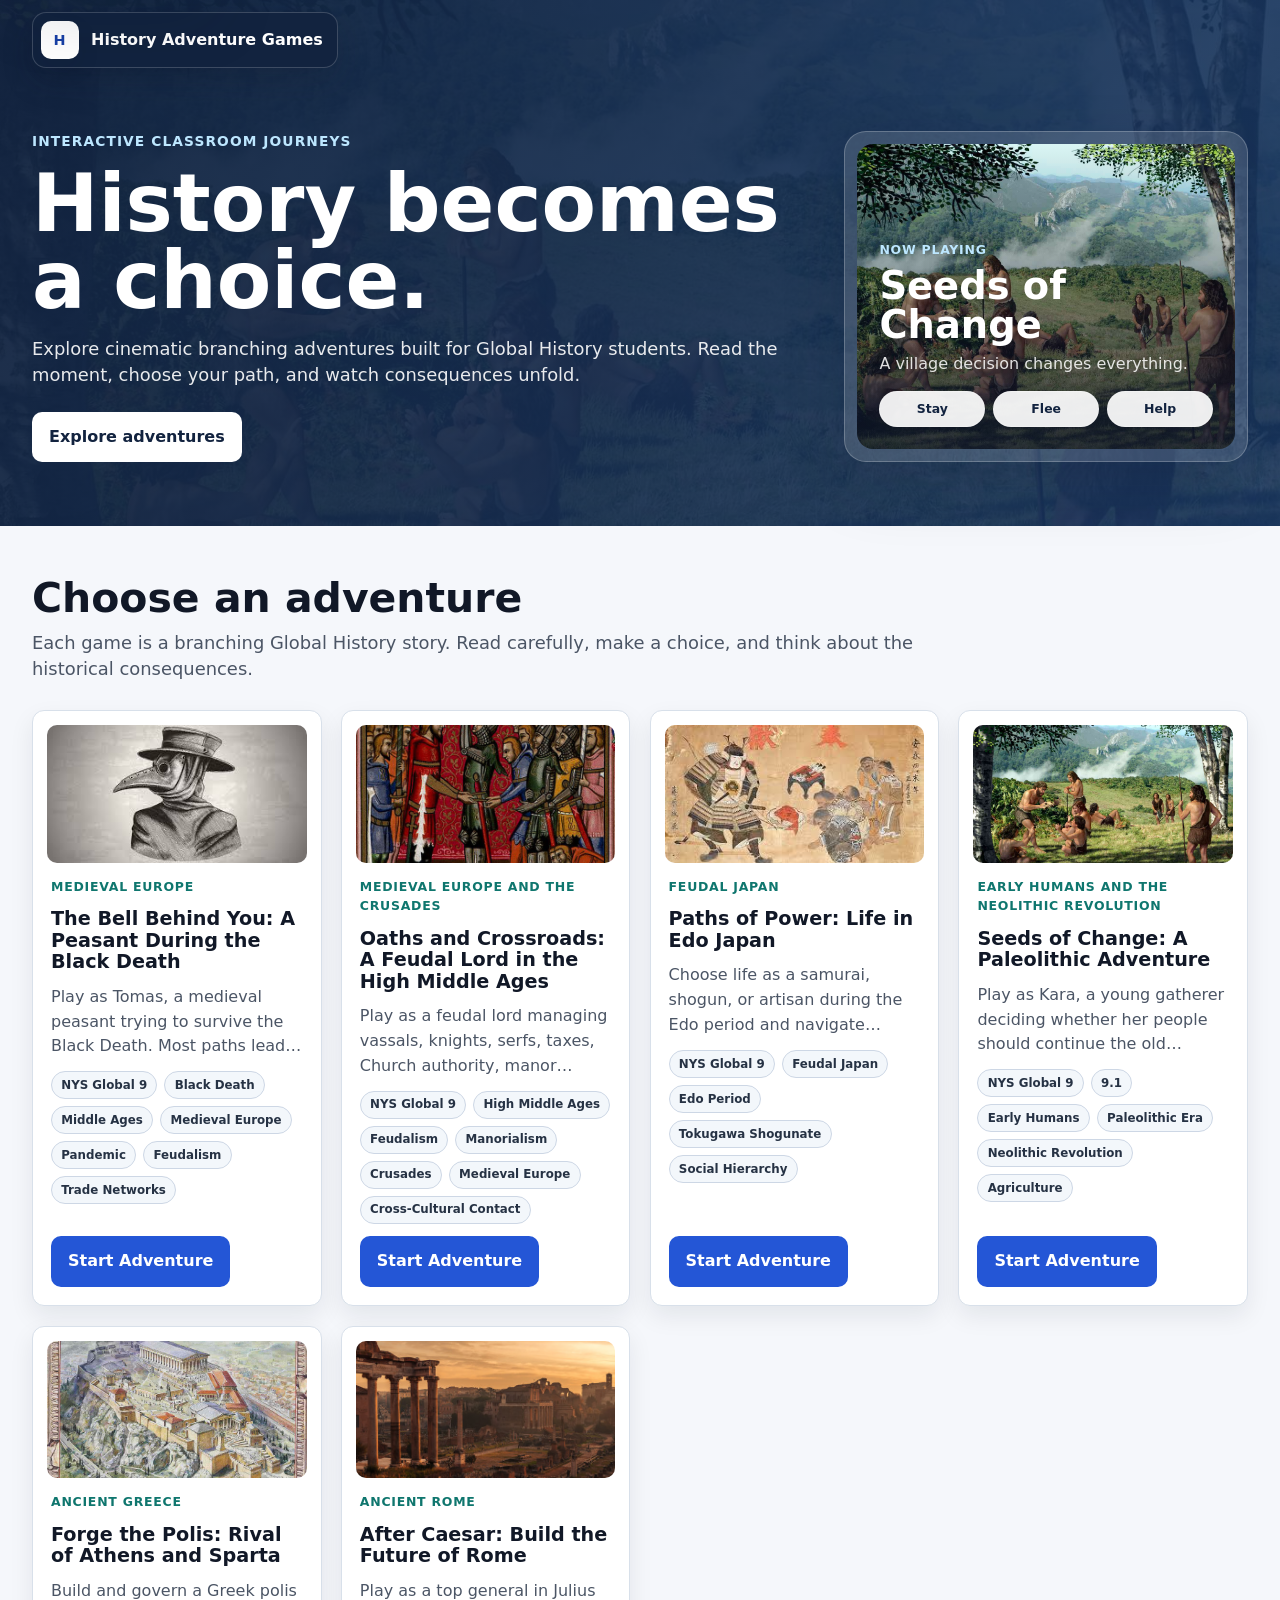
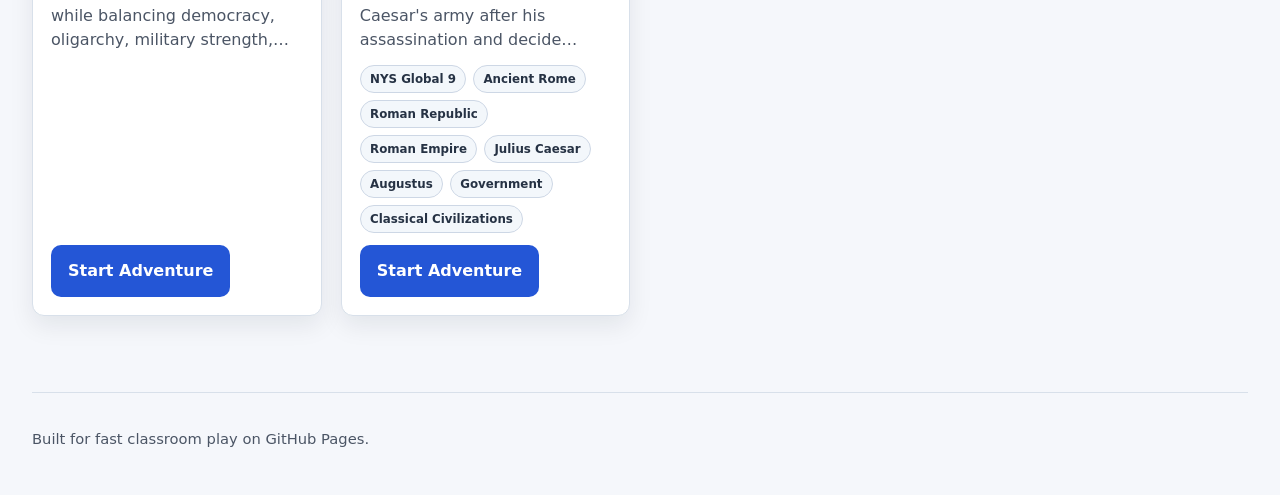
==== index.html @ e6b85b29 "Hide route key terms box" ====
<!doctype html>
<html lang="en">
  <head>
    <meta charset="utf-8">
    <meta name="viewport" content="width=device-width, initial-scale=1">
    <title>History Adventure Games</title>
    <meta
      name="description"
      content="Interactive Global History adventure games for students. Choose a scenario, make decisions, and see history unfold."
    >
    <link rel="preconnect" href="https://fonts.googleapis.com">
    <link rel="preconnect" href="https://fonts.gstatic.com" crossorigin>
    <link href="https://fonts.googleapis.com/css2?family=Atkinson+Hyperlegible:wght@400;700&display=swap" rel="stylesheet">
    <link rel="stylesheet" href="styles.css?v=20260513-no-library-button">
    <style>
      .brand-mark {
        border: 1px solid rgba(255, 255, 255, 0.18);
        border-radius: 14px;
        background: #12233f;
        box-shadow: 0 12px 30px rgba(15, 23, 42, 0.22);
        padding: 8px 14px 8px 8px;
      }

      body.is-playing .nav-bar {
        border-bottom: 0;
        background: transparent;
        backdrop-filter: none;
        pointer-events: none;
      }

      body.is-playing .brand-mark {
        pointer-events: auto;
      }

      .decision-panel {
        border: 1px solid rgba(17, 24, 39, 0.16);
        background: #eef3f8;
      }

      .choice-list {
        gap: 14px;
      }

      .choice-button {
        min-height: 64px;
        border: 1px solid rgba(191, 219, 254, 0.42);
        border-radius: 14px;
        background:
          linear-gradient(180deg, rgba(255, 255, 255, 0.08), rgba(255, 255, 255, 0)),
          #172033;
        box-shadow:
          inset 0 1px 0 rgba(255, 255, 255, 0.12),
          0 12px 24px rgba(15, 23, 42, 0.18);
        color: #f8fbff;
        font-weight: 800;
        letter-spacing: 0;
        padding: 1rem 1.1rem;
      }

      .choice-button:hover,
      .choice-button:focus-visible {
        border-color: #93c5fd;
        background:
          linear-gradient(180deg, rgba(147, 197, 253, 0.18), rgba(255, 255, 255, 0.02)),
          #1e2b45;
        color: #ffffff;
        box-shadow:
          inset 0 1px 0 rgba(255, 255, 255, 0.16),
          0 16px 34px rgba(15, 23, 42, 0.24);
      }

      .choice-button:active {
        transform: translateY(0);
        box-shadow:
          inset 0 2px 8px rgba(0, 0, 0, 0.2),
          0 8px 18px rgba(15, 23, 42, 0.18);
      }

      .game-panel .ending-actions {
        display: grid;
        margin-top: 4px;
      }

      .restart-button {
        min-height: 56px;
        border-color: rgba(36, 86, 214, 0.32);
        border-radius: 14px;
        background: #2456d6;
        color: #ffffff;
        box-shadow: 0 12px 24px rgba(36, 86, 214, 0.22);
        font-weight: 850;
      }

      .restart-button:hover,
      .restart-button:focus-visible {
        background: #1740a6;
        color: #ffffff;
      }

      .vocab-term-plain {
        cursor: default;
      }

      .vocab-term-plain::after {
        content: "";
      }

      .path-focus {
        display: none !important;
      }


      .glossary-float-button {
        position: fixed;
        left: 18px;
        bottom: 18px;
        z-index: 40;
        min-height: 48px;
        border: 1px solid rgba(255, 255, 255, 0.7);
        border-radius: 999px;
        background: #12233f;
        box-shadow: 0 24px 64px rgba(15, 23, 42, 0.16);
        color: #ffffff;
        cursor: pointer;
        font-weight: 900;
        padding: 0.72rem 1rem;
      }

      .glossary-float-button:hover,
      .glossary-float-button:focus-visible {
        background: #1740a6;
        transform: translateY(-1px);
      }

      .glossary-window {
        position: fixed;
        left: 18px;
        bottom: 78px;
        z-index: 45;
        width: min(420px, calc(100vw - 36px));
        height: min(560px, calc(100svh - 112px));
        min-width: 300px;
        min-height: 240px;
        overflow: auto;
        resize: both;
        border: 1px solid #b8c4d6;
        border-radius: 12px;
        background: #ffffff;
        box-shadow: 0 24px 64px rgba(15, 23, 42, 0.16);
      }

      .glossary-window[hidden] {
        display: none;
      }

      .glossary-window-header {
        position: sticky;
        top: 0;
        z-index: 1;
        display: flex;
        align-items: center;
        justify-content: space-between;
        gap: 12px;
        border-bottom: 1px solid #d8e0ea;
        background: #12233f;
        color: #ffffff;
        cursor: move;
        padding: 12px 14px;
        user-select: none;
      }

      .glossary-window-header h3 {
        margin: 0;
        color: #ffffff;
      }

      .glossary-close-button {
        min-height: 34px;
        border: 1px solid rgba(255, 255, 255, 0.45);
        border-radius: 8px;
        background: rgba(255, 255, 255, 0.12);
        color: #ffffff;
        cursor: pointer;
        font-weight: 850;
        padding: 0.34rem 0.62rem;
      }

      .glossary-window-body {
        padding: 14px;
      }

      .glossary-list {
        display: grid;
        gap: 12px;
      }

      .glossary-list h3 {
        margin-bottom: 0;
      }

      .glossary-list dl {
        display: grid;
        gap: 10px;
        margin: 0;
      }

      .glossary-list dl > div {
        border: 1px solid #d8e0ea;
        border-radius: 10px;
        background: #ffffff;
        padding: 10px 12px;
      }

      .glossary-list dt {
        color: #1740a6;
        font-weight: 900;
      }

      .glossary-list dd {
        margin: 3px 0 0;
        color: #263244;
      }

      .glossary-list-completion {
        margin-top: 18px;
      }

      .glossary-list-completion dl {
        grid-template-columns: repeat(auto-fit, minmax(min(100%, 260px), 1fr));
      }

      @media (max-width: 720px) {
        .glossary-window {
          left: 14px;
          bottom: 74px;
          min-width: min(280px, calc(100vw - 28px));
        }
      }
    </style>
  </head>
  <body>
    <a class="skip-link" href="#app">Skip to adventures</a>
    <header class="site-header">
      <nav class="nav-bar" aria-label="Primary">
        <a class="brand-mark" href="/" aria-label="History Adventure Games home">
          <span class="brand-icon" aria-hidden="true">H</span>
          <span>History Adventure Games</span>
        </a>
        <button class="nav-action hidden" id="libraryButton" type="button">
          Library
        </button>
      </nav>

      <section class="hero" aria-labelledby="heroTitle">
        <div class="hero-copy">
          <p class="eyebrow">Interactive classroom journeys</p>
          <h1 id="heroTitle">History becomes a choice.</h1>
          <p class="subtitle">
            Explore cinematic branching adventures built for Global History students. Read the moment, choose your path, and watch consequences unfold.
          </p>
          <a class="hero-link" href="#libraryHeading">Explore adventures</a>
        </div>
        <div class="hero-stage" aria-hidden="true">
          <div class="device-shell">
            <div class="device-screen">
              <span class="screen-kicker">Now playing</span>
              <strong>Seeds of Change</strong>
              <p>A village decision changes everything.</p>
              <div class="screen-options">
                <span>Stay</span>
                <span>Flee</span>
                <span>Help</span>
              </div>
            </div>
          </div>
        </div>
      </section>
    </header>

    <main id="app" class="app-shell" tabindex="-1">
      <section class="status-panel">
        <div class="loader" aria-hidden="true"></div>
        <h2>Loading adventures...</h2>
        <p>Getting the classroom library ready.</p>
      </section>
    </main>

    <footer class="site-footer">
      <p>Built for fast classroom play on GitHub Pages.</p>
    </footer>

    <script src="app.js?v=20260521-hide-route-terms"></script>
    <script>
      (() => {
        const homeScreenBackgroundImages = [
          "images/AncientRome.jpg",
          "images/Feudal-Japan.jpg",
          "images/Feudal-Lord.jpg",
          "images/GreecePolis.jpg",
          "images/Paleolithic.jpg",
          "images/PlagueDoctor.jpg",
        ];

        window.setRandomHomeBackground = function setRandomHomeBackgroundFromExistingImages() {
          const image = homeScreenBackgroundImages[Math.floor(Math.random() * homeScreenBackgroundImages.length)] || "";
          if (!image) return;

          document.body.style.setProperty(
            "--adventure-bg-image",
            `url("${window.normalizeAssetPath ? window.normalizeAssetPath(image) : image}")`,
          );
        };
      })();
    </script>
    <script>
      (() => {
        const baseNormalizeAdventure = window.normalizeAdventure;
        const baseGetDefinitionForTerm = window.getDefinitionForTerm;

        function normalizeTermDefinitions(termDefinitions) {
          if (!termDefinitions || typeof termDefinitions !== "object" || Array.isArray(termDefinitions)) {
            return {};
          }

          return Object.entries(termDefinitions).reduce((definitions, [term, definition]) => {
            const normalizedTerm = String(term).trim();
            if (!normalizedTerm) return definitions;

            definitions[normalizedTerm] = typeof definition === "string" ? definition.trim() : "";
            return definitions;
          }, {});
        }

        function getTermDefinitions(adventure) {
          return adventure && typeof adventure.termDefinitions === "object" && !Array.isArray(adventure.termDefinitions)
            ? adventure.termDefinitions
            : {};
        }

        window.normalizeAdventure = function normalizeAdventureWithTermDefinitions(adventure) {
          const normalizedAdventure = baseNormalizeAdventure(adventure);
          return {
            ...normalizedAdventure,
            termDefinitions: normalizeTermDefinitions(adventure && adventure.termDefinitions),
          };
        };

        window.getVocabularyTerms = function getVocabularyTerms(adventure) {
          const keyTerms = Array.isArray(adventure && adventure.keyTerms) ? adventure.keyTerms : [];
          const definitionTerms = Object.keys(getTermDefinitions(adventure));
          const termsByName = new Map();

          [...keyTerms, ...definitionTerms]
            .filter((term) => typeof term === "string" && term.trim().length > 0)
            .forEach((term) => {
              const trimmed = term.trim();
              const normalized = trimmed.toLowerCase();
              if (!termsByName.has(normalized)) {
                termsByName.set(normalized, trimmed);
              }
            });

          return Array.from(termsByName.values()).sort((a, b) => b.length - a.length);
        };

        window.getDefinitionForTerm = function getDefinitionForTerm(term, adventure) {
          const normalized = String(term).toLowerCase();
          const authoredDefinition = Object.entries(getTermDefinitions(adventure))
            .find(([key]) => key.toLowerCase() === normalized);

          if (authoredDefinition && authoredDefinition[1]) {
            return authoredDefinition[1];
          }

          return baseGetDefinitionForTerm(term);
        };

        window.renderVocabularyText = function renderVocabularyText(value, adventure) {
          const text = String(value || "");
          const terms = window.getVocabularyTerms(adventure);

          if (terms.length === 0) return escapeHtml(text);

          const pattern = new RegExp(`\\b(${terms.map(escapeRegExp).join("|")})\\b`, "gi");

          return escapeHtml(text).replace(pattern, (match) => {
            const definition = window.getDefinitionForTerm(match, adventure);
            if (!definition) {
              return `<span class="vocab-term vocab-term-plain">${match}</span>`;
            }

            return `<span class="vocab-term" tabindex="0" role="button" aria-label="${escapeAttribute(`${match}: ${definition}`)}">${match}<span class="vocab-popover" role="tooltip">${escapeHtml(definition)}</span></span>`;
          });
        };
      })();
    </script>

    <script>
      (() => {
        let activeGlossaryDrag = null;

        const baseRenderGame = window.renderGame;
        const baseRenderLibrary = window.renderLibrary;
        const baseShowLibrary = window.showLibrary;

        window.renderGame = function renderGameWithFloatingGlossary(adventure, sceneId) {
          removeGlossaryUi();
          baseRenderGame(adventure, sceneId);
          installGlossaryUi(adventure, sceneId);
        };

        window.renderLibrary = function renderLibraryWithoutGlossary() {
          removeGlossaryUi();
          baseRenderLibrary();
        };

        window.showLibrary = function showLibraryWithoutGlossary() {
          removeGlossaryUi();
          baseShowLibrary();
        };

        document.addEventListener("click", (event) => {
          if (event.target.closest("[data-glossary-open]")) {
            openGlossaryWindow();
            return;
          }

          if (event.target.closest("[data-glossary-close]")) {
            hideGlossaryWindow();
          }
        });

        document.addEventListener("keydown", (event) => {
          if (event.key === "Escape") hideGlossaryWindow();
        });

        document.addEventListener("pointerdown", (event) => {
          const handle = event.target.closest("[data-glossary-drag-handle]");
          if (!handle) return;

          const glossaryWindow = handle.closest(".glossary-window");
          if (!glossaryWindow) return;

          const rect = glossaryWindow.getBoundingClientRect();
          activeGlossaryDrag = {
            window: glossaryWindow,
            offsetX: event.clientX - rect.left,
            offsetY: event.clientY - rect.top,
          };

          glossaryWindow.style.right = "auto";
          glossaryWindow.style.bottom = "auto";
          glossaryWindow.style.left = `${rect.left}px`;
          glossaryWindow.style.top = `${rect.top}px`;
          event.preventDefault();
        });

        document.addEventListener("pointermove", (event) => {
          if (!activeGlossaryDrag) return;

          const glossaryWindow = activeGlossaryDrag.window;
          const nextLeft = Math.max(8, Math.min(window.innerWidth - glossaryWindow.offsetWidth - 8, event.clientX - activeGlossaryDrag.offsetX));
          const nextTop = Math.max(8, Math.min(window.innerHeight - glossaryWindow.offsetHeight - 8, event.clientY - activeGlossaryDrag.offsetY));
          glossaryWindow.style.left = `${nextLeft}px`;
          glossaryWindow.style.top = `${nextTop}px`;
        });

        document.addEventListener("pointerup", () => {
          activeGlossaryDrag = null;
        });

        document.addEventListener("pointercancel", () => {
          activeGlossaryDrag = null;
        });

        function installGlossaryUi(adventure, sceneId) {
          removeExistingKeyTermSections();

          const entries = getGlossaryEntries(adventure);
          if (!entries.length) return;

          document.body.insertAdjacentHTML("beforeend", renderGlossaryButton());
          document.body.insertAdjacentHTML("beforeend", renderGlossaryWindow(entries));
        }

        function removeExistingKeyTermSections() {
          document.querySelectorAll("#app h2, #app h3, #app h4").forEach((heading) => {
            if (heading.textContent.trim().toLowerCase() !== "key terms") return;

            let detail = heading.nextElementSibling;
            heading.remove();

            while (detail && !/^H[2-4]$/.test(detail.tagName)) {
              const nextDetail = detail.nextElementSibling;
              detail.remove();
              detail = nextDetail;
            }
          });
        }

        function renderGlossaryButton() {
          return `
            <button class="glossary-float-button" type="button" data-glossary-open aria-controls="gameGlossaryWindow" aria-expanded="false">
              Glossary
            </button>
          `;
        }

        function renderGlossaryWindow(entries) {
          return `
            <aside class="glossary-window" id="gameGlossaryWindow" aria-labelledby="gameGlossaryTitle" hidden>
              <div class="glossary-window-header" data-glossary-drag-handle>
                <h3 id="gameGlossaryTitle">Glossary</h3>
                <button class="glossary-close-button" type="button" data-glossary-close aria-label="Close glossary">Close</button>
              </div>
              <div class="glossary-window-body">
                ${renderGlossaryList(entries, "popup")}
              </div>
            </aside>
          `;
        }

        function renderGlossaryList(entries, context) {
          return `
            <section class="glossary-list glossary-list-${escapeAttribute(context)}" aria-labelledby="${context === "completion" ? "completionGlossaryTitle" : "popupGlossaryListTitle"}">
              <h3 id="${context === "completion" ? "completionGlossaryTitle" : "popupGlossaryListTitle"}">Vocabulary Glossary</h3>
              <dl>
                ${entries.map(({ term, definition }) => `
                  <div>
                    <dt>${escapeHtml(term)}</dt>
                    <dd>${escapeHtml(definition || "Definition not available yet.")}</dd>
                  </div>
                `).join("")}
              </dl>
            </section>
          `;
        }

        function openGlossaryWindow() {
          const glossaryWindow = document.querySelector(".glossary-window");
          const button = document.querySelector("[data-glossary-open]");
          if (!glossaryWindow) return;

          glossaryWindow.hidden = false;
          button?.setAttribute("aria-expanded", "true");
        }

        function hideGlossaryWindow() {
          const glossaryWindow = document.querySelector(".glossary-window");
          const button = document.querySelector("[data-glossary-open]");
          if (!glossaryWindow) return;

          glossaryWindow.hidden = true;
          button?.setAttribute("aria-expanded", "false");
        }

        function removeGlossaryUi() {
          activeGlossaryDrag = null;
          document.querySelectorAll(".glossary-window, .glossary-float-button").forEach((element) => element.remove());
        }

        function getGlossaryEntries(adventure) {
          return window.getVocabularyTerms(adventure)
            .map((term) => ({ term, definition: window.getDefinitionForTerm(term, adventure) }))
            .filter(({ term }) => typeof term === "string" && term.trim().length > 0);
        }

        function escapeHtml(value) {
          return String(value)
            .replaceAll("&", "&amp;")
            .replaceAll("<", "&lt;")
            .replaceAll(">", "&gt;")
            .replaceAll('"', "&quot;")
            .replaceAll("'", "&#039;");
        }

        function escapeAttribute(value) {
          return escapeHtml(value);
        }
      })();
    </script>
  </body>
</html>
---- styles.css ----
:root {
  color-scheme: light;
  --page: #f5f7fb;
  --surface: #ffffff;
  --surface-muted: #eef2f7;
  --ink: #111827;
  --ink-soft: #263244;
  --muted: #4b5565;
  --line: #d8e0ea;
  --line-strong: #b8c4d6;
  --hero: #12233f;
  --hero-2: #193762;
  --primary: #2456d6;
  --primary-dark: #1740a6;
  --teal: #0f766e;
  --gold: #b45309;
  --red: #b42318;
  --green: #137a4b;
  --focus: #ffbf47;
  --shadow-sm: 0 10px 24px rgba(15, 23, 42, 0.08);
  --shadow-md: 0 24px 64px rgba(15, 23, 42, 0.16);
  --radius: 12px;
  --content: min(1760px, calc(100% - clamp(32px, 5vw, 72px)));
}

* {
  box-sizing: border-box;
}

html {
  scroll-behavior: smooth;
}

body {
  margin: 0;
  min-height: 100svh;
  background: var(--page);
  color: var(--ink);
  font-family: Inter, ui-sans-serif, system-ui, -apple-system, BlinkMacSystemFont, "Segoe UI", Arial, sans-serif;
  font-size: 16px;
  line-height: 1.55;
  text-rendering: optimizeLegibility;
}

body::selection {
  background: rgba(36, 86, 214, 0.22);
}

button,
a {
  -webkit-tap-highlight-color: transparent;
}

button {
  font: inherit;
}

button:focus-visible,
a:focus-visible,
.app-shell:focus-visible {
  outline: 4px solid var(--focus);
  outline-offset: 3px;
}

.skip-link {
  position: fixed;
  left: 16px;
  top: 16px;
  z-index: 100;
  transform: translateY(-150%);
  border-radius: 8px;
  background: #ffffff;
  color: var(--ink);
  font-weight: 800;
  padding: 0.7rem 1rem;
  box-shadow: var(--shadow-md);
}

.skip-link:focus {
  transform: translateY(0);
}

code {
  border-radius: 6px;
  background: #e8eef8;
  color: #0f2f70;
  padding: 0.1rem 0.3rem;
}

.site-header {
  color: #ffffff;
  background:
    linear-gradient(115deg, rgba(18, 35, 63, 0.96), rgba(25, 55, 98, 0.9)),
    var(--adventure-bg-image) center / cover no-repeat,
    var(--hero);
}

body.is-playing .site-header {
  background: transparent;
}

.nav-bar,
.hero,
.app-shell,
.site-footer {
  width: var(--content);
  margin: 0 auto;
}

.nav-bar {
  position: sticky;
  top: 0;
  z-index: 10;
  display: flex;
  align-items: center;
  justify-content: space-between;
  gap: 16px;
  min-height: 72px;
  padding: 12px 0;
}

body.is-playing .nav-bar {
  position: fixed;
  left: 0;
  right: 0;
  width: 100%;
  padding: 12px max(16px, calc((100vw - 1760px) / 2));
  border-bottom: 1px solid rgba(255, 255, 255, 0.14);
  background: rgba(18, 35, 63, 0.94);
  backdrop-filter: blur(18px);
}

body.is-playing #libraryButton {
  display: none;
}

.brand-mark {
  display: inline-flex;
  align-items: center;
  gap: 12px;
  color: #ffffff;
  font-weight: 850;
  text-decoration: none;
}

.brand-icon {
  display: inline-grid;
  width: 38px;
  height: 38px;
  place-items: center;
  border-radius: 10px;
  background: #ffffff;
  color: var(--primary-dark);
  box-shadow: var(--shadow-sm);
  font-size: 0.9rem;
  font-weight: 900;
}

.nav-action,
.hero-link,
.primary-button,
.secondary-button,
.choice-button,
.text-button {
  border-radius: 10px;
  cursor: pointer;
  min-height: 44px;
  text-align: center;
  transition: background 160ms ease, border-color 160ms ease, box-shadow 160ms ease, color 160ms ease, transform 160ms ease;
}

.nav-action,
.hero-link {
  display: inline-flex;
  align-items: center;
  justify-content: center;
  border: 1px solid rgba(255, 255, 255, 0.72);
  background: #ffffff;
  color: var(--hero);
  font-weight: 850;
  padding: 0.72rem 1rem;
  text-decoration: none;
}

.nav-action:hover,
.hero-link:hover {
  background: #eef4ff;
  box-shadow: var(--shadow-sm);
  transform: translateY(-1px);
}

.hero {
  display: grid;
  grid-template-columns: minmax(0, 1.02fr) minmax(300px, 0.55fr);
  align-items: center;
  gap: clamp(24px, 5vw, 72px);
  min-height: clamp(300px, 44svh, 520px);
  padding: clamp(22px, 4vw, 56px) 0 clamp(34px, 5vw, 72px);
}

body.is-playing .hero {
  display: none;
}

.hero-copy {
  max-width: 920px;
}

.eyebrow {
  margin: 0 0 12px;
  color: #bde7ff;
  font-size: 0.86rem;
  font-weight: 850;
  letter-spacing: 0.08em;
  text-transform: uppercase;
}

h1,
h2,
h3 {
  margin-top: 0;
  letter-spacing: 0;
}

h1 {
  max-width: 940px;
  margin-bottom: 16px;
  color: #ffffff;
  font-size: clamp(2.75rem, 6.2vw, 6.3rem);
  font-weight: 900;
  line-height: 0.98;
}

h2 {
  margin-bottom: 10px;
  color: var(--ink);
  font-size: clamp(1.75rem, 3.2vw, 3.35rem);
  font-weight: 850;
  line-height: 1.05;
}

h3 {
  margin-bottom: 8px;
  color: var(--ink);
  font-size: clamp(1.1rem, 1.5vw, 1.35rem);
  font-weight: 800;
  line-height: 1.12;
}

.subtitle {
  max-width: 850px;
  margin: 0;
  color: rgba(255, 255, 255, 0.9);
  font-size: clamp(1.02rem, 1.4vw, 1.24rem);
  line-height: 1.45;
}

.hero-link {
  margin-top: 24px;
}

.hero-stage {
  display: grid;
  min-height: clamp(220px, 30svh, 360px);
  place-items: center;
}

.device-shell {
  width: min(100%, 420px);
  aspect-ratio: 1.22;
  border: 1px solid rgba(255, 255, 255, 0.22);
  border-radius: 22px;
  background: rgba(255, 255, 255, 0.14);
  box-shadow: var(--shadow-md);
  padding: 12px;
}

.device-screen {
  height: 100%;
  display: flex;
  flex-direction: column;
  justify-content: flex-end;
  overflow: hidden;
  border-radius: 16px;
  background:
    linear-gradient(180deg, rgba(15, 23, 42, 0.04), rgba(15, 23, 42, 0.86)),
    url("images/Paleolithic.jpg") center / cover no-repeat,
    #24364f;
  color: #ffffff;
  padding: 22px;
}

.screen-kicker {
  color: #bde7ff;
  font-size: 0.78rem;
  font-weight: 850;
  letter-spacing: 0.06em;
  text-transform: uppercase;
}

.device-screen strong {
  display: block;
  margin-top: 8px;
  font-size: clamp(1.65rem, 3vw, 2.55rem);
  line-height: 1;
}

.device-screen p {
  max-width: 21rem;
  margin: 8px 0 0;
  color: rgba(255, 255, 255, 0.86);
}

.screen-options {
  display: grid;
  grid-template-columns: repeat(3, minmax(0, 1fr));
  gap: 8px;
  margin-top: 14px;
}

.screen-options span {
  min-width: 0;
  border: 1px solid rgba(255, 255, 255, 0.26);
  border-radius: 999px;
  background: rgba(255, 255, 255, 0.92);
  color: var(--hero);
  padding: 0.46rem 0.55rem;
  text-align: center;
  font-size: 0.78rem;
  font-weight: 850;
}

.app-shell {
  padding: clamp(30px, 4vw, 58px) 0 clamp(42px, 6vw, 76px);
  outline: 0;
  scroll-margin-top: 88px;
}

body.is-playing .app-shell {
  padding-top: 96px;
}

.app-shell > section[aria-labelledby="libraryHeading"] > .subtitle {
  max-width: 960px;
  color: var(--muted);
}

.site-footer {
  border-top: 1px solid var(--line);
  color: var(--muted);
  font-size: 0.92rem;
  padding: 20px 0 30px;
}

.library-grid {
  display: grid;
  grid-template-columns: repeat(auto-fit, minmax(min(100%, 280px), 1fr));
  gap: clamp(16px, 1.5vw, 26px);
  margin-top: 28px;
}

.adventure-card,
.status-panel,
.game-panel,
.error-panel,
.warning-panel,
.classroom-box,
.ending-details,
.path-focus {
  border: 1px solid var(--line);
  background: var(--surface);
  box-shadow: var(--shadow-sm);
}

.adventure-card {
  display: flex;
  flex-direction: column;
  gap: 14px;
  min-height: 410px;
  overflow: hidden;
  border-radius: var(--radius);
  padding: 14px;
  transition: border-color 160ms ease, box-shadow 160ms ease, transform 160ms ease;
}

.adventure-card:hover {
  border-color: var(--line-strong);
  box-shadow: var(--shadow-md);
  transform: translateY(-2px);
}

.adventure-card.failed {
  border-color: #f0b8b2;
  background: #fff1f0;
}

.card-image,
.scene-image,
.scene-side-image {
  display: block;
  width: 100%;
  object-fit: cover;
  background: var(--surface-muted);
}

.card-image {
  aspect-ratio: 16 / 8.5;
  border-radius: 10px;
}

.adventure-card-body {
  display: flex;
  flex: 1;
  flex-direction: column;
  gap: 12px;
  padding: 0 4px 4px;
}

.adventure-card h3 {
  margin-bottom: 0;
}

.scene-image {
  aspect-ratio: 21 / 8;
  max-height: 360px;
  border-radius: var(--radius);
}

.scene-side-image {
  width: 100%;
  max-height: 420px;
  aspect-ratio: 4 / 3;
  border: 1px solid var(--line);
  border-radius: var(--radius);
  box-shadow: var(--shadow-sm);
}

body.is-playing .scene-image {
  display: block;
}

.card-meta,
.scene-meta {
  color: var(--teal);
  font-size: 0.78rem;
  font-weight: 850;
  letter-spacing: 0.06em;
  text-transform: uppercase;
}

.game-panel .scene-meta {
  display: none;
}

.card-description {
  display: -webkit-box;
  margin: 0;
  overflow: hidden;
  color: var(--muted);
  -webkit-box-orient: vertical;
  -webkit-line-clamp: 3;
}

.topic-question {
  display: none;
}

.tag-list {
  display: flex;
  flex-wrap: wrap;
  gap: 7px;
}

.tag-list span {
  border: 1px solid #cdd7e5;
  border-radius: 999px;
  background: #f3f7fb;
  color: var(--ink-soft);
  font-size: 0.74rem;
  font-weight: 800;
  padding: 0.24rem 0.58rem;
}

.card-actions {
  display: flex;
  align-items: stretch;
  gap: 10px;
  margin-top: auto;
}

.primary-button,
.secondary-button,
.text-button,
.choice-button {
  border: 1px solid transparent;
  font-weight: 800;
  padding: 0.78rem 1rem;
}

.primary-button {
  background: var(--primary);
  color: #ffffff;
}

.primary-button:hover {
  background: var(--primary-dark);
  box-shadow: var(--shadow-sm);
  transform: translateY(-1px);
}

.secondary-button,
.text-button {
  border-color: var(--line);
  background: #ffffff;
  color: var(--ink);
}

.secondary-button:hover,
.text-button:hover {
  border-color: var(--line-strong);
  background: #f7faff;
  box-shadow: var(--shadow-sm);
}

.choice-button {
  width: 100%;
  min-height: 58px;
  border-color: var(--line);
  background: #ffffff;
  color: var(--ink);
  font-family: "Atkinson Hyperlegible", ui-sans-serif, system-ui, -apple-system, BlinkMacSystemFont, "Segoe UI", Arial, sans-serif;
  font-size: clamp(1rem, 1.1vw, 1.12rem);
  line-height: 1.45;
  text-align: left;
}

.choice-button:hover,
.choice-button:focus-visible {
  border-color: var(--primary);
  background: #eef4ff;
  color: var(--primary-dark);
  transform: translateY(-1px);
}

.primary-button:disabled,
.secondary-button:disabled,
.choice-button:disabled {
  cursor: not-allowed;
  opacity: 0.58;
  transform: none;
}

.hidden {
  display: none;
}

.status-panel,
.error-panel,
.game-panel,
.warning-panel {
  border-radius: var(--radius);
  padding: clamp(22px, 4vw, 42px);
}

.status-panel {
  min-height: 260px;
  display: grid;
  place-items: center;
  text-align: center;
}

.loader {
  width: 42px;
  height: 42px;
  margin-bottom: 16px;
  border: 4px solid rgba(36, 86, 214, 0.18);
  border-top-color: var(--primary);
  border-radius: 50%;
  animation: spin 900ms linear infinite;
}

.error-panel {
  border-color: #f0b8b2;
  background: #fff1f0;
}

.warning-panel {
  border-color: #f2cf91;
  background: #fff8e8;
  margin-top: 18px;
}

.error-list {
  margin: 14px 0 0;
  padding-left: 1.2rem;
}

body.is-playing {
  background:
    linear-gradient(180deg, rgba(245, 247, 251, 0.86), var(--page) 34rem),
    var(--adventure-bg-image) center top / cover fixed no-repeat,
    var(--page);
}

.game-panel {
  display: grid;
  grid-template-columns: minmax(0, 1fr) minmax(260px, 0.34fr);
  gap: 28px;
  background: rgba(255, 255, 255, 0.94);
  backdrop-filter: blur(12px);
}

.game-layout,
.scene-main,
.scene-content {
  display: grid;
  min-width: 0;
}

.game-layout {
  display: contents;
}

.scene-main {
  grid-template-columns: minmax(0, 1fr) minmax(260px, 0.36fr);
  gap: clamp(22px, 3vw, 42px);
  align-items: start;
}

.scene-content {
  grid-column: 1;
  grid-row: 1;
  gap: 22px;
}

.game-panel > .scene-image {
  grid-column: 2;
  grid-row: 1;
  align-self: start;
  aspect-ratio: 4 / 3;
  max-height: 420px;
}

.decision-panel {
  grid-column: 1 / -1;
  grid-row: 2;
  display: grid;
  gap: 16px;
  min-width: 0;
  border-radius: var(--radius);
  background: #f8fafc;
  padding: clamp(18px, 2vw, 26px);
}

.scene-title-row {
  display: flex;
  align-items: flex-start;
  justify-content: space-between;
  gap: 18px;
}

.scene-text {
  max-width: 96ch;
  margin: 0;
  color: var(--ink-soft);
  font-size: clamp(1.02rem, 1.18vw, 1.16rem);
  line-height: 1.75;
  white-space: pre-line;
}

.path-focus,
.classroom-box,
.ending-details {
  border-radius: var(--radius);
  padding: 16px 18px;
}

.path-focus {
  border-color: #b8d8d3;
  background: #e9f8f6;
  color: #0d514c;
  font-weight: 760;
}

.choice-list {
  display: grid;
  gap: 12px;
  margin-top: 12px;
}

.classroom-box,
.ending-details {
  border-color: #f2cf91;
  background: #fff8e8;
}

.ending-badge {
  display: inline-flex;
  align-items: center;
  border-radius: 999px;
  color: #ffffff;
  font-size: 0.78rem;
  font-weight: 900;
  min-height: 30px;
  padding: 0.24rem 0.68rem;
  white-space: nowrap;
}

.ending-good {
  background: var(--green);
}

.ending-bad {
  background: var(--red);
}

.ending-neutral {
  background: var(--gold);
}

.game-actions {
  display: flex;
  flex-direction: column;
  gap: 10px;
}

.game-panel .game-actions {
  display: none;
}

.vocab-term {
  position: relative;
  display: inline;
  border-bottom: 2px solid rgba(36, 86, 214, 0.42);
  color: var(--primary-dark);
  cursor: help;
  font-weight: 820;
  text-decoration: none;
}

.vocab-popover {
  position: absolute;
  left: 50%;
  bottom: calc(100% + 10px);
  z-index: 20;
  width: min(320px, 82vw);
  padding: 12px 14px;
  border: 1px solid #1f2937;
  border-radius: 10px;
  background: #111827;
  box-shadow: var(--shadow-md);
  color: #ffffff;
  font-size: 0.9rem;
  font-weight: 560;
  line-height: 1.35;
  opacity: 0;
  pointer-events: none;
  transform: translate(-50%, 8px);
  transition: opacity 140ms ease, transform 140ms ease;
}

.vocab-term:hover .vocab-popover,
.vocab-term:focus .vocab-popover,
.vocab-term:focus-within .vocab-popover {
  opacity: 1;
  transform: translate(-50%, 0);
}

@keyframes spin {
  to {
    transform: rotate(360deg);
  }
}

@media (prefers-reduced-motion: reduce) {
  *,
  *::before,
  *::after {
    animation-duration: 1ms !important;
    scroll-behavior: auto !important;
    transition-duration: 1ms !important;
  }
}

@media (min-width: 1280px) {
  .library-grid {
    grid-template-columns: repeat(4, minmax(0, 1fr));
  }
}

@media (max-width: 980px) {
  .hero {
    grid-template-columns: 1fr;
    min-height: auto;
  }

  .hero-stage {
    display: none;
  }

  .game-panel {
    grid-template-columns: 1fr;
  }

  .game-layout {
    display: contents;
  }

  .scene-content {
    grid-column: 1;
    grid-row: 1;
  }

  .game-panel > .scene-image {
    grid-column: 1;
    grid-row: 2;
    max-height: 320px;
    aspect-ratio: 16 / 9;
  }

  .decision-panel {
    grid-column: 1;
    grid-row: 3;
  }

  .scene-main {
    grid-template-columns: 1fr;
  }

  .scene-side-image {
    max-height: 320px;
    aspect-ratio: 16 / 9;
  }
}

@media (max-width: 720px) {
  :root {
    --content: min(100% - 28px, 1760px);
  }

  body {
    font-size: 16px;
  }

  .brand-mark span:last-child {
    display: none;
  }

  .nav-bar {
    min-height: 62px;
  }

  .hero {
    padding: 24px 0 34px;
  }

  h1 {
    font-size: clamp(2.45rem, 14vw, 4.2rem);
  }

  .subtitle {
    font-size: 1rem;
  }

  .card-actions,
  .scene-title-row {
    flex-direction: column;
  }

  .primary-button,
  .secondary-button,
  .text-button,
  .nav-action,
  .hero-link {
    width: 100%;
  }

  .card-image {
    aspect-ratio: 16 / 9;
  }

  .adventure-card {
    min-height: auto;
  }
}
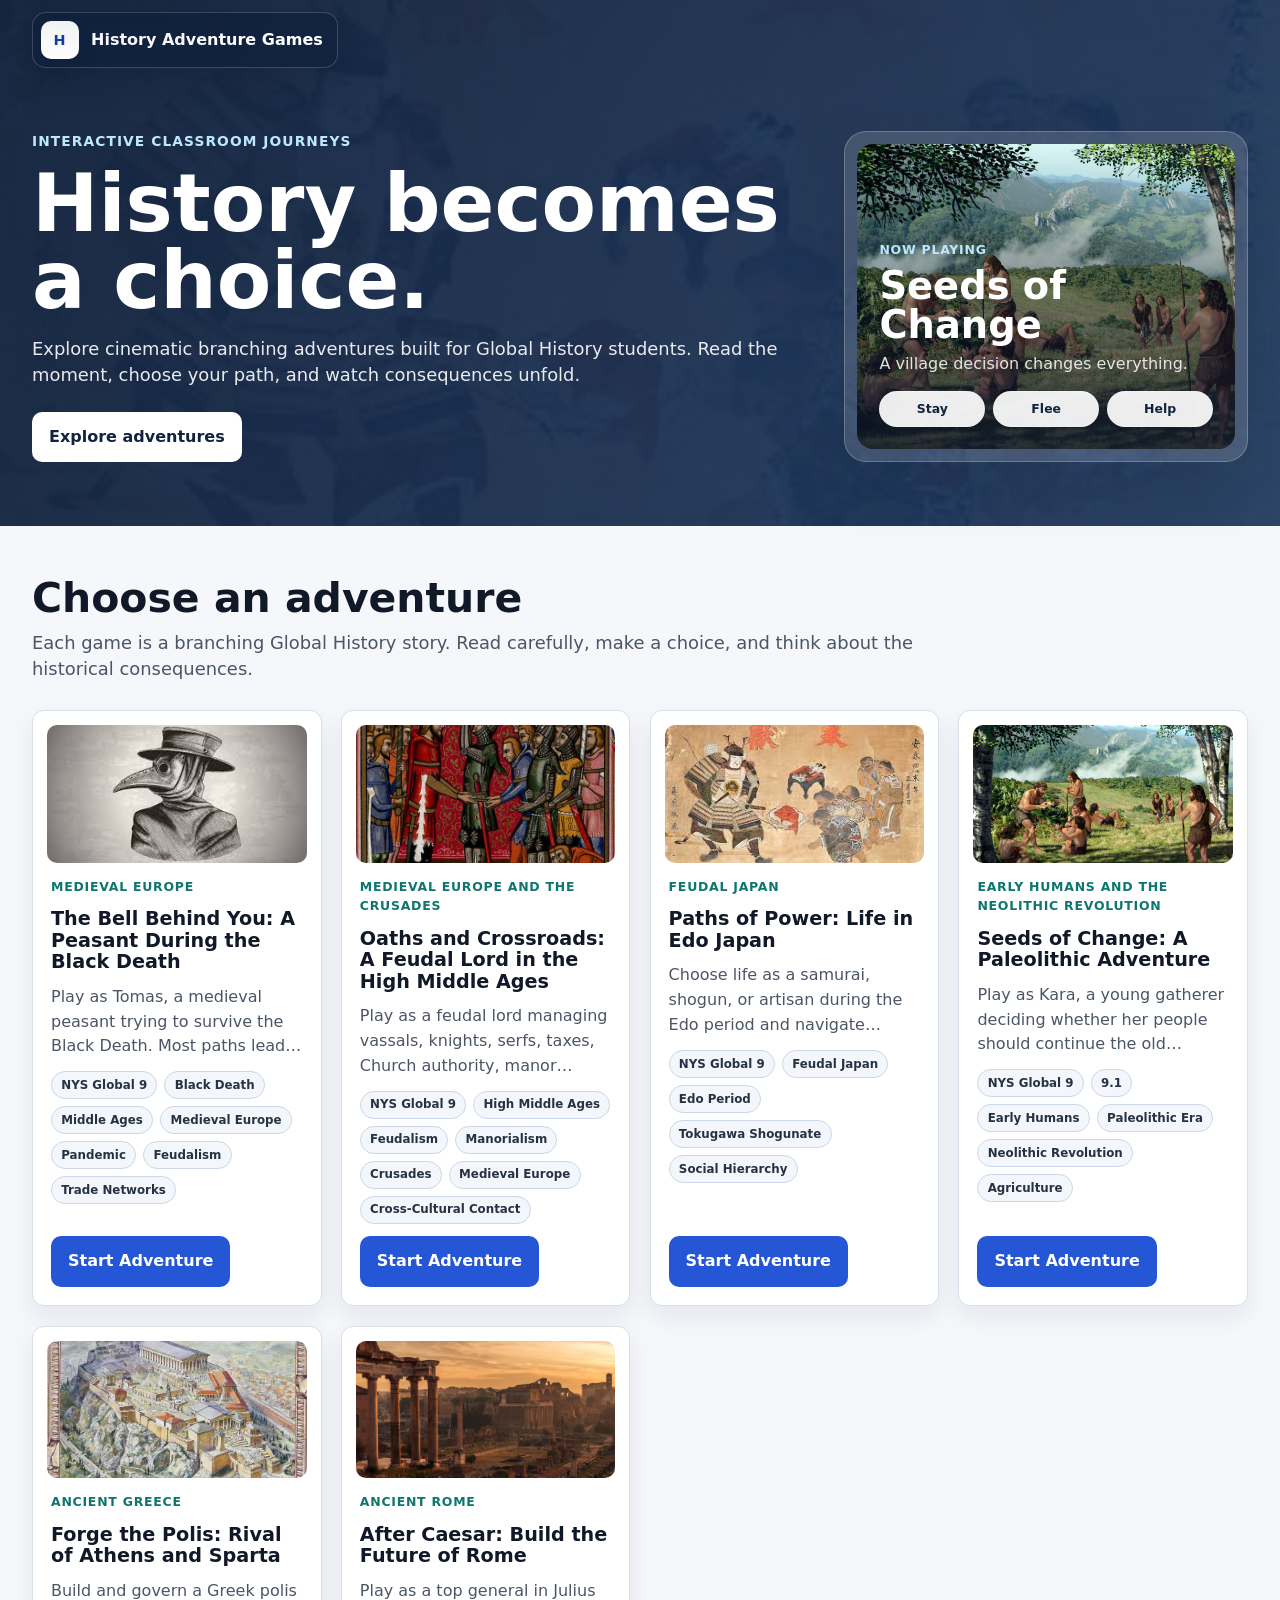
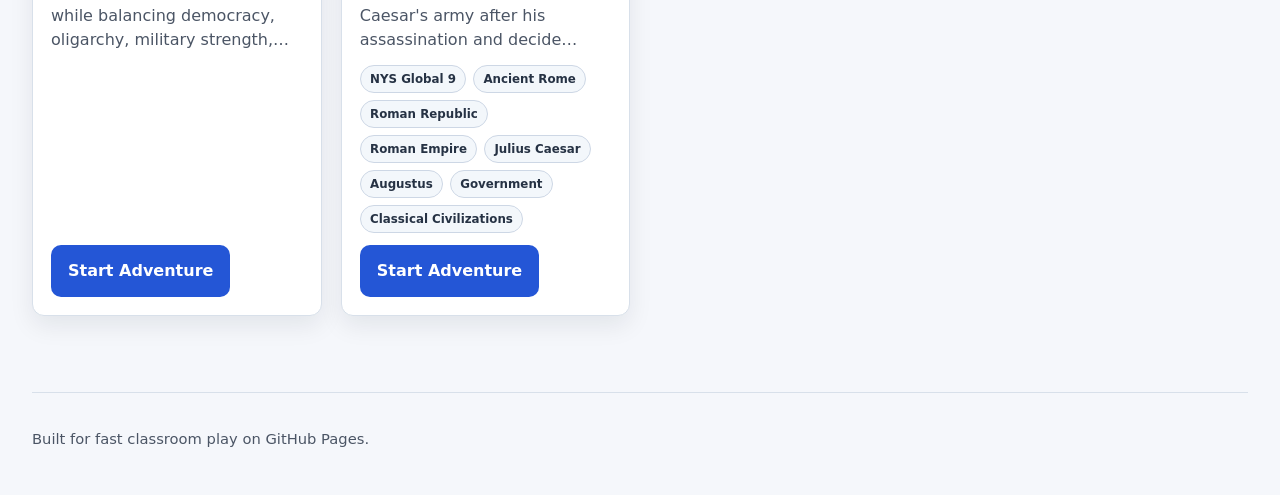
==== commit c8158a74: "Adjust mobile sticky controls" ====
--- a/index.html
+++ b/index.html
@@ -230,6 +230,24 @@
       }
 
       @media (max-width: 720px) {
+        body.is-playing .nav-bar {
+          position: static;
+          width: var(--content);
+          min-height: 62px;
+          padding: 12px 0;
+          pointer-events: auto;
+        }
+
+        body.is-playing .app-shell {
+          padding-top: 24px;
+        }
+
+        .game-panel .glossary-float-button {
+          position: static;
+          width: 100%;
+          margin-top: 16px;
+        }
+
         .glossary-window {
           left: 14px;
           bottom: 74px;
@@ -479,7 +497,8 @@
           const entries = getGlossaryEntries(adventure);
           if (!entries.length) return;
 
-          document.body.insertAdjacentHTML("beforeend", renderGlossaryButton());
+          const gamePanel = document.querySelector(".game-panel");
+          (gamePanel || document.body).insertAdjacentHTML("beforeend", renderGlossaryButton());
           document.body.insertAdjacentHTML("beforeend", renderGlossaryWindow(entries));
         }
 
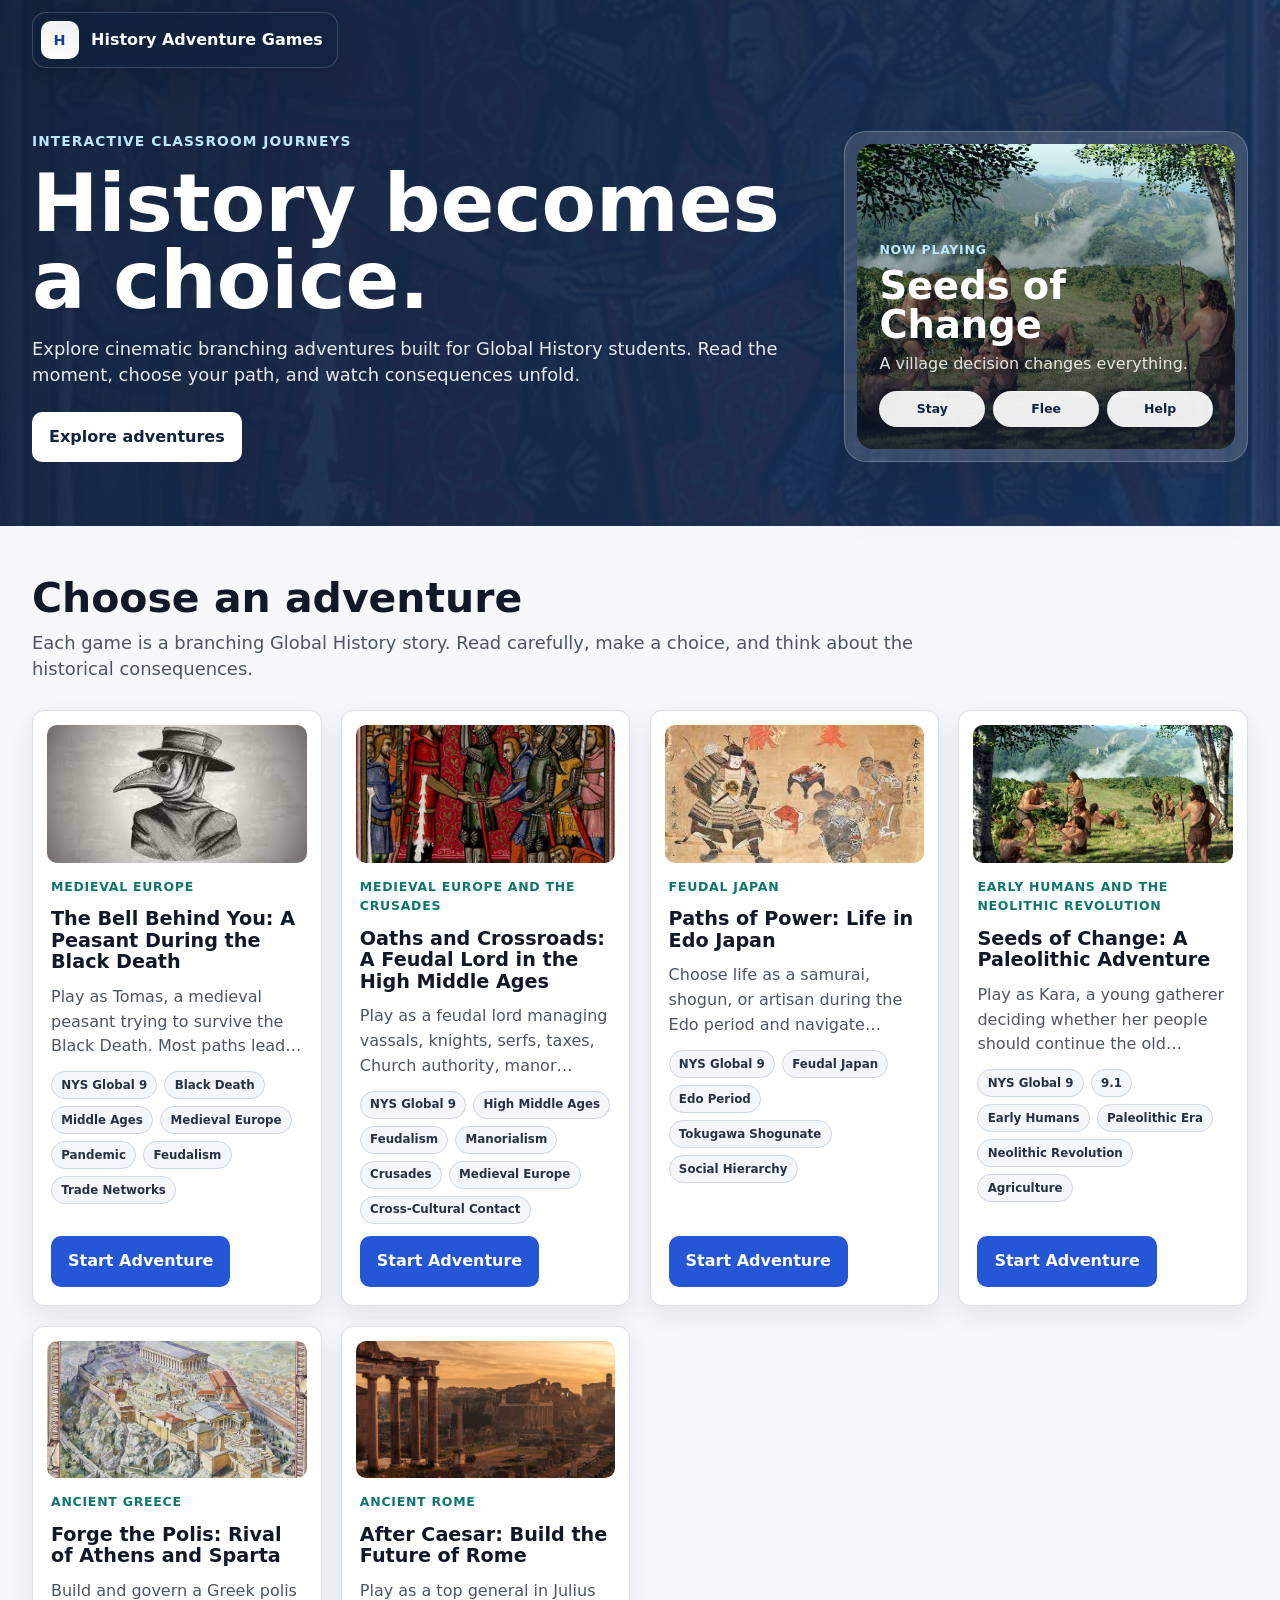
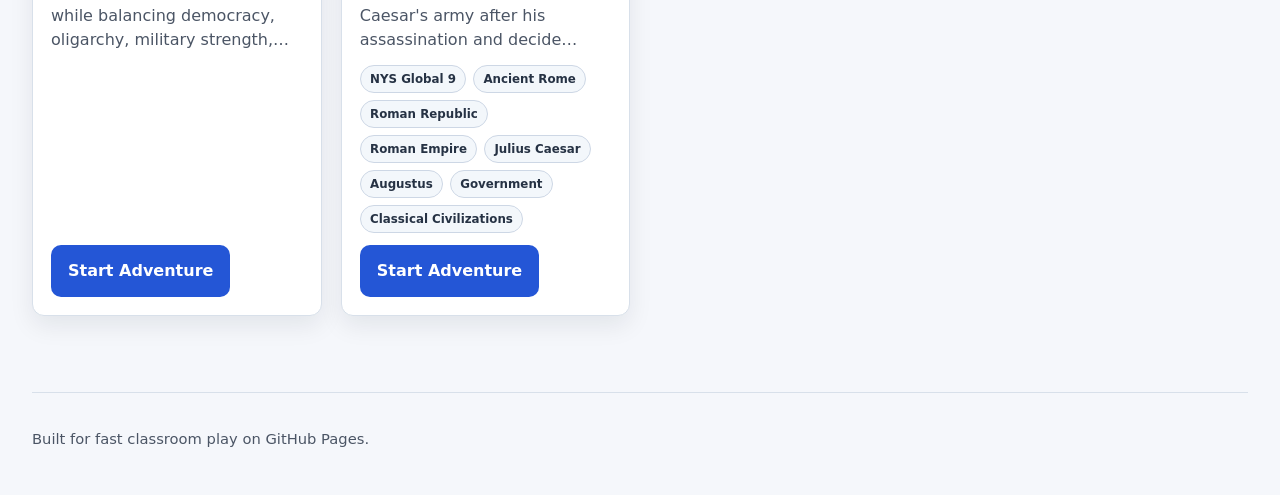
==== commit 0a8077ef: "Place glossary button under adventure image" ====
--- a/index.html
+++ b/index.html
@@ -22,10 +22,11 @@
       }
 
       body.is-playing .nav-bar {
+        top: 0;
         border-bottom: 0;
-        background: transparent;
-        backdrop-filter: none;
-        pointer-events: none;
+        background: rgba(18, 35, 63, 0.96);
+        backdrop-filter: blur(18px);
+        pointer-events: auto;
       }
 
       body.is-playing .brand-mark {
@@ -109,15 +110,17 @@
         display: none !important;
       }
 
+      body.is-playing .app-shell {
+        padding-top: 112px;
+      }
 
       .glossary-float-button {
-        position: fixed;
-        left: 18px;
-        bottom: 18px;
+        position: static;
         z-index: 40;
+        width: 100%;
         min-height: 48px;
         border: 1px solid rgba(255, 255, 255, 0.7);
-        border-radius: 999px;
+        border-radius: 12px;
         background: #12233f;
         box-shadow: 0 24px 64px rgba(15, 23, 42, 0.16);
         color: #ffffff;
@@ -130,6 +133,16 @@
       .glossary-float-button:focus-visible {
         background: #1740a6;
         transform: translateY(-1px);
+      }
+
+      .game-panel > .glossary-float-button {
+        grid-column: 2;
+        grid-row: 2;
+        align-self: start;
+      }
+
+      .game-panel .decision-panel {
+        grid-row: 3;
       }
 
       .glossary-window {
@@ -244,8 +257,14 @@
 
         .game-panel .glossary-float-button {
           position: static;
+          grid-column: 1;
+          grid-row: 3;
           width: 100%;
-          margin-top: 16px;
+          margin-top: 0;
+        }
+
+        .game-panel .decision-panel {
+          grid-row: 4;
         }
 
         .glossary-window {
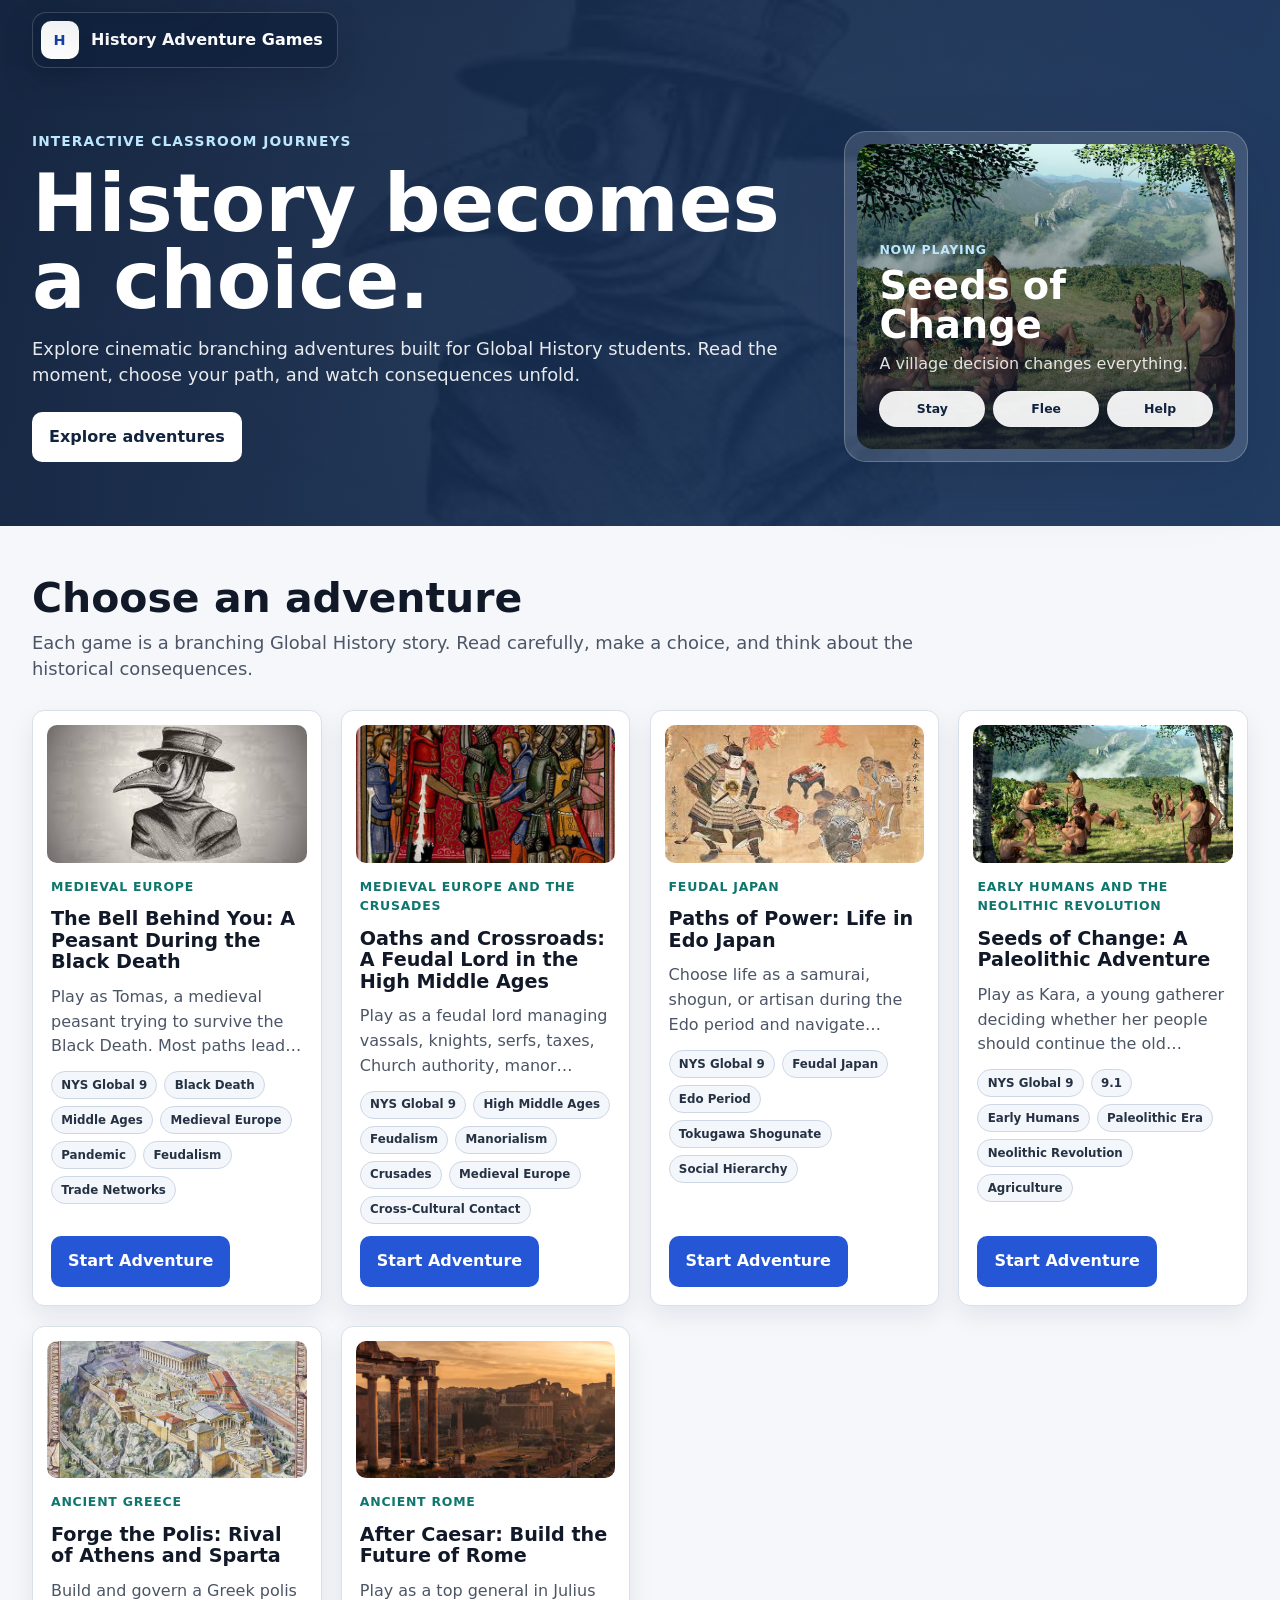
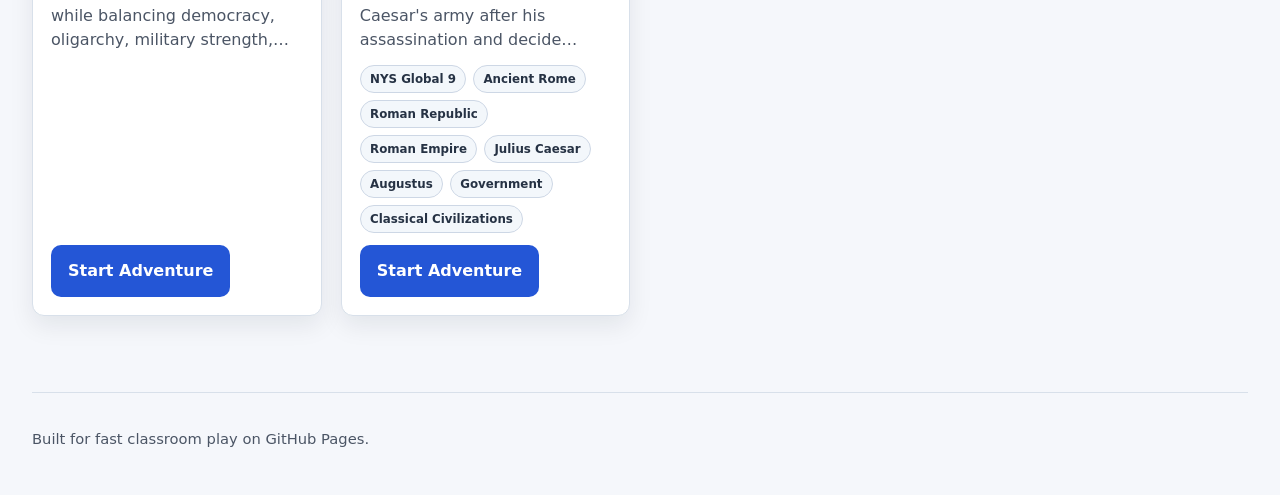
==== commit 4d5aa804: "Move glossary button to scene title" ====
--- a/index.html
+++ b/index.html
@@ -22,10 +22,11 @@
       }
 
       body.is-playing .nav-bar {
-        top: 0;
+        position: static;
+        width: var(--content);
         border-bottom: 0;
-        background: rgba(18, 35, 63, 0.96);
-        backdrop-filter: blur(18px);
+        background: transparent;
+        backdrop-filter: none;
         pointer-events: auto;
       }
 
@@ -110,14 +111,10 @@
         display: none !important;
       }
 
-      body.is-playing .app-shell {
-        padding-top: 112px;
-      }
-
       .glossary-float-button {
         position: static;
         z-index: 40;
-        width: 100%;
+        width: auto;
         min-height: 48px;
         border: 1px solid rgba(255, 255, 255, 0.7);
         border-radius: 12px;
@@ -135,14 +132,10 @@
         transform: translateY(-1px);
       }
 
-      .game-panel > .glossary-float-button {
-        grid-column: 2;
-        grid-row: 2;
-        align-self: start;
-      }
-
-      .game-panel .decision-panel {
-        grid-row: 3;
+      .scene-title-row .glossary-float-button {
+        flex: 0 0 auto;
+        align-self: flex-start;
+        box-shadow: 0 12px 28px rgba(15, 23, 42, 0.14);
       }
 
       .glossary-window {
@@ -243,28 +236,13 @@
       }
 
       @media (max-width: 720px) {
-        body.is-playing .nav-bar {
-          position: static;
-          width: var(--content);
-          min-height: 62px;
-          padding: 12px 0;
-          pointer-events: auto;
-        }
-
         body.is-playing .app-shell {
           padding-top: 24px;
         }
 
-        .game-panel .glossary-float-button {
-          position: static;
-          grid-column: 1;
-          grid-row: 3;
+        .scene-title-row .glossary-float-button {
           width: 100%;
           margin-top: 0;
-        }
-
-        .game-panel .decision-panel {
-          grid-row: 4;
         }
 
         .glossary-window {
@@ -516,8 +494,8 @@
           const entries = getGlossaryEntries(adventure);
           if (!entries.length) return;
 
-          const gamePanel = document.querySelector(".game-panel");
-          (gamePanel || document.body).insertAdjacentHTML("beforeend", renderGlossaryButton());
+          const titleRow = document.querySelector(".scene-title-row");
+          (titleRow || document.body).insertAdjacentHTML("beforeend", renderGlossaryButton());
           document.body.insertAdjacentHTML("beforeend", renderGlossaryWindow(entries));
         }
 
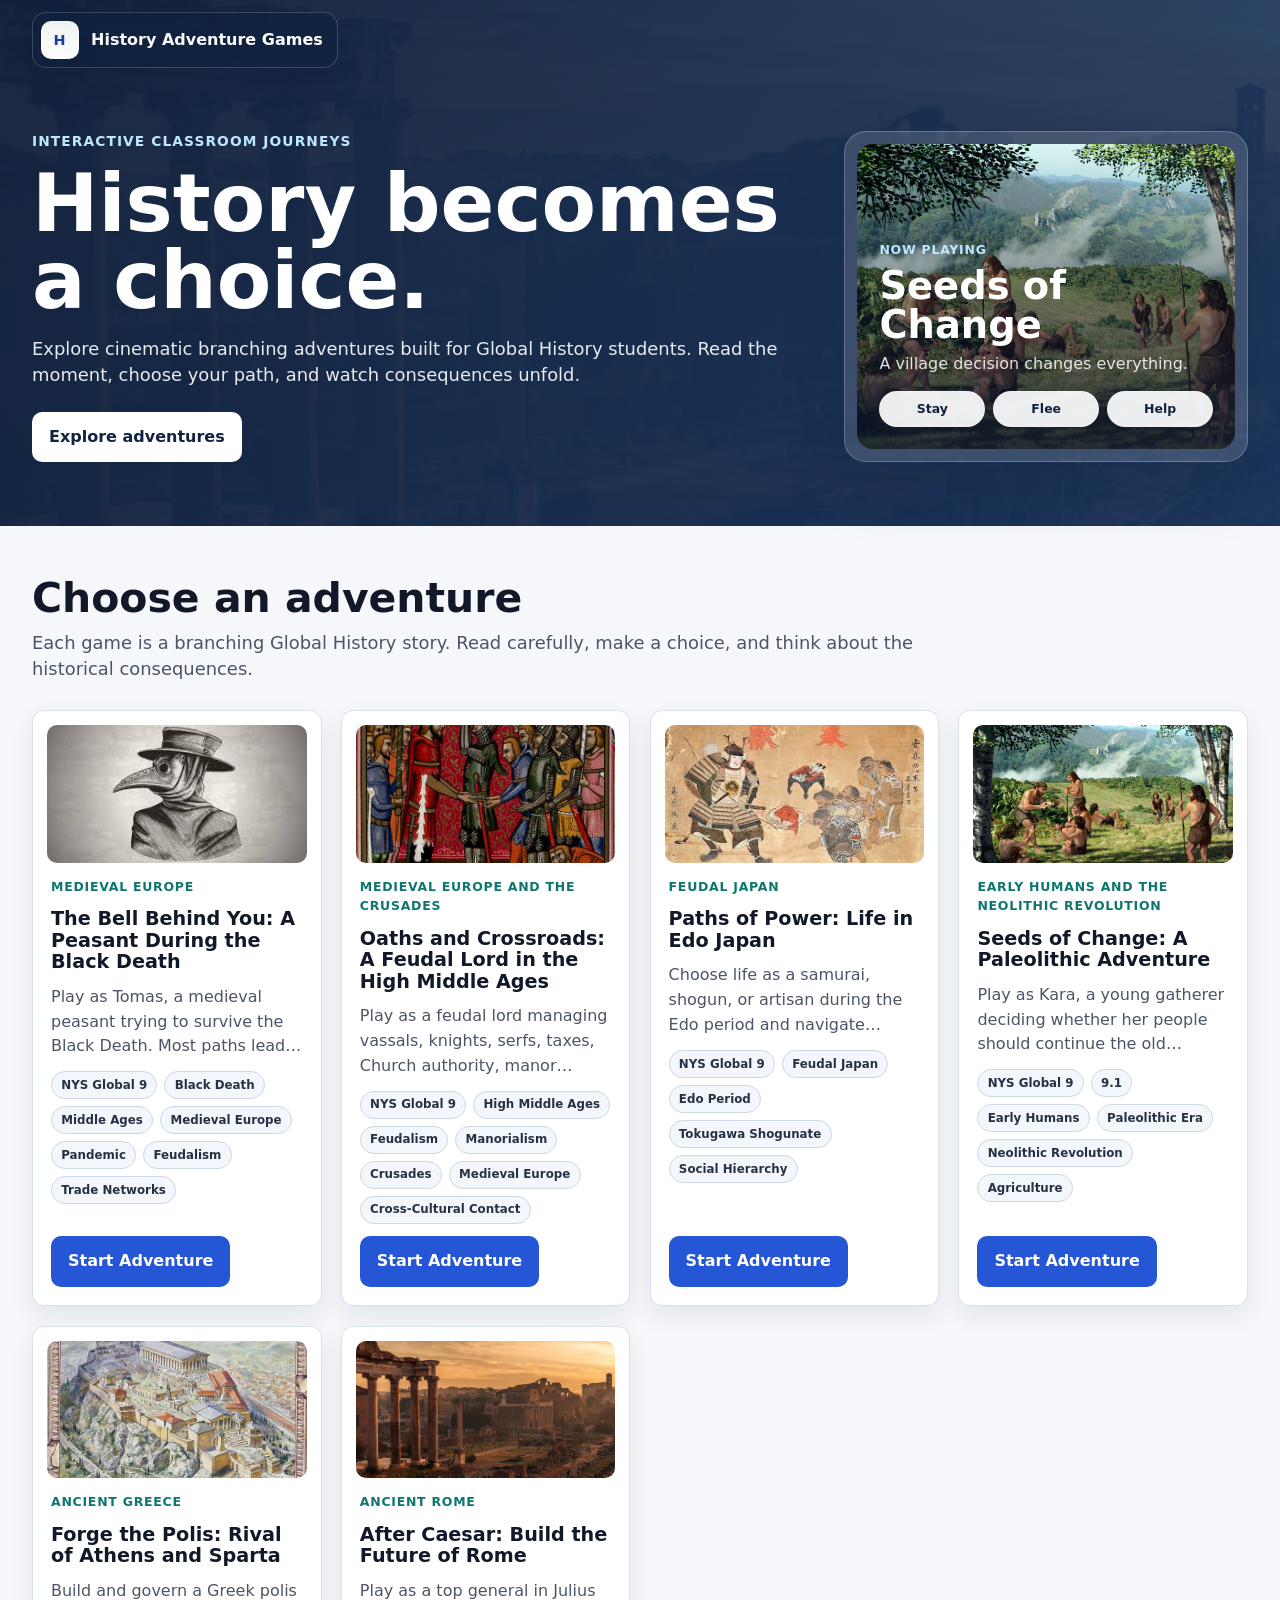
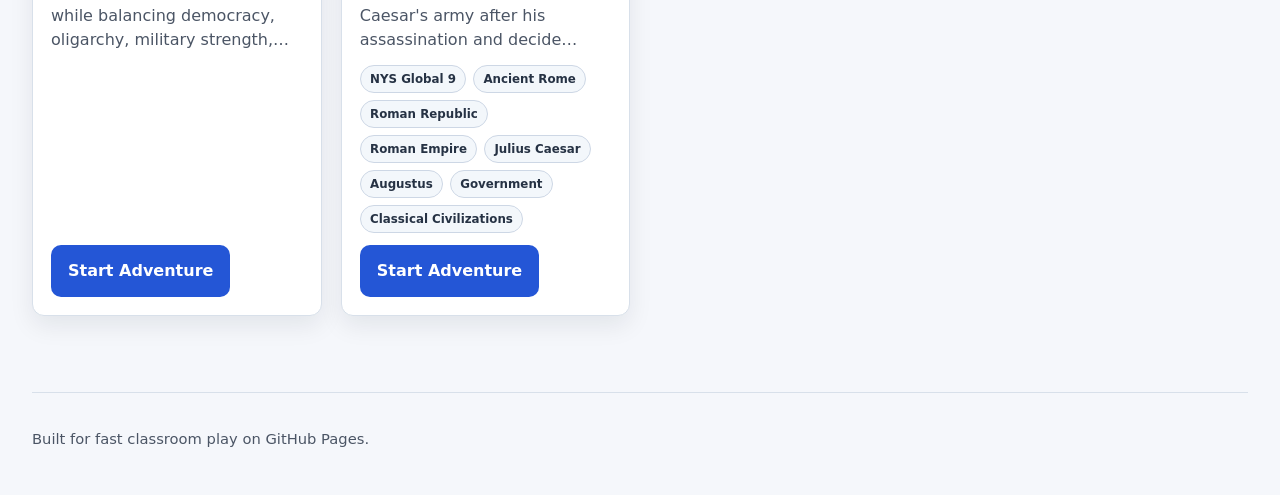
==== commit 7b3f4315: "Add a visible, touch-friendly resize handle to the glossary window The glossary window relied on the" ====
--- a/index.html
+++ b/index.html
@@ -143,12 +143,13 @@
         left: 18px;
         bottom: 78px;
         z-index: 45;
+        display: flex;
+        flex-direction: column;
         width: min(420px, calc(100vw - 36px));
         height: min(560px, calc(100svh - 112px));
         min-width: 300px;
         min-height: 240px;
-        overflow: auto;
-        resize: both;
+        overflow: hidden;
         border: 1px solid #b8c4d6;
         border-radius: 12px;
         background: #ffffff;
@@ -160,9 +161,7 @@
       }
 
       .glossary-window-header {
-        position: sticky;
-        top: 0;
-        z-index: 1;
+        flex: 0 0 auto;
         display: flex;
         align-items: center;
         justify-content: space-between;
@@ -192,7 +191,26 @@
       }
 
       .glossary-window-body {
+        flex: 1 1 auto;
+        min-height: 0;
+        overflow: auto;
         padding: 14px;
+      }
+
+      .glossary-resize-handle {
+        position: absolute;
+        right: 2px;
+        bottom: 2px;
+        width: 22px;
+        height: 22px;
+        cursor: nwse-resize;
+        touch-action: none;
+        opacity: 0.6;
+        background: url("data:image/svg+xml,%3Csvg xmlns='http://www.w3.org/2000/svg' width='14' height='14'%3E%3Cg fill='none' stroke='%23667089' stroke-width='1.6' stroke-linecap='round'%3E%3Cpath d='M2 12L12 2'/%3E%3Cpath d='M6 12L12 6'/%3E%3Cpath d='M10 12L12 10'/%3E%3C/g%3E%3C/svg%3E") no-repeat center / 14px 14px;
+      }
+
+      .glossary-resize-handle:hover {
+        opacity: 1;
       }
 
       .glossary-list {
@@ -413,6 +431,7 @@
     <script>
       (() => {
         let activeGlossaryDrag = null;
+        let activeGlossaryResize = null;
 
         const baseRenderGame = window.renderGame;
         const baseRenderLibrary = window.renderLibrary;
@@ -470,7 +489,42 @@
           event.preventDefault();
         });
 
+        document.addEventListener("pointerdown", (event) => {
+          const resizeHandle = event.target.closest("[data-glossary-resize-handle]");
+          if (!resizeHandle) return;
+
+          const glossaryWindow = resizeHandle.closest(".glossary-window");
+          if (!glossaryWindow) return;
+
+          const rect = glossaryWindow.getBoundingClientRect();
+          activeGlossaryResize = {
+            window: glossaryWindow,
+            startX: event.clientX,
+            startY: event.clientY,
+            startWidth: rect.width,
+            startHeight: rect.height,
+          };
+
+          glossaryWindow.style.right = "auto";
+          glossaryWindow.style.bottom = "auto";
+          glossaryWindow.style.left = `${rect.left}px`;
+          glossaryWindow.style.top = `${rect.top}px`;
+          event.preventDefault();
+        });
+
         document.addEventListener("pointermove", (event) => {
+          if (activeGlossaryResize) {
+            const { window: glossaryWindow, startX, startY, startWidth, startHeight } = activeGlossaryResize;
+            const rect = glossaryWindow.getBoundingClientRect();
+            const maxWidth = window.innerWidth - rect.left - 8;
+            const maxHeight = window.innerHeight - rect.top - 8;
+            const nextWidth = Math.min(maxWidth, Math.max(300, startWidth + (event.clientX - startX)));
+            const nextHeight = Math.min(maxHeight, Math.max(240, startHeight + (event.clientY - startY)));
+            glossaryWindow.style.width = `${nextWidth}px`;
+            glossaryWindow.style.height = `${nextHeight}px`;
+            return;
+          }
+
           if (!activeGlossaryDrag) return;
 
           const glossaryWindow = activeGlossaryDrag.window;
@@ -482,10 +536,12 @@
 
         document.addEventListener("pointerup", () => {
           activeGlossaryDrag = null;
+          activeGlossaryResize = null;
         });
 
         document.addEventListener("pointercancel", () => {
           activeGlossaryDrag = null;
+          activeGlossaryResize = null;
         });
 
         function installGlossaryUi(adventure, sceneId) {
@@ -532,6 +588,7 @@
               <div class="glossary-window-body">
                 ${renderGlossaryList(entries, "popup")}
               </div>
+              <div class="glossary-resize-handle" data-glossary-resize-handle aria-hidden="true"></div>
             </aside>
           `;
         }
@@ -572,6 +629,7 @@
 
         function removeGlossaryUi() {
           activeGlossaryDrag = null;
+          activeGlossaryResize = null;
           document.querySelectorAll(".glossary-window, .glossary-float-button").forEach((element) => element.remove());
         }
 
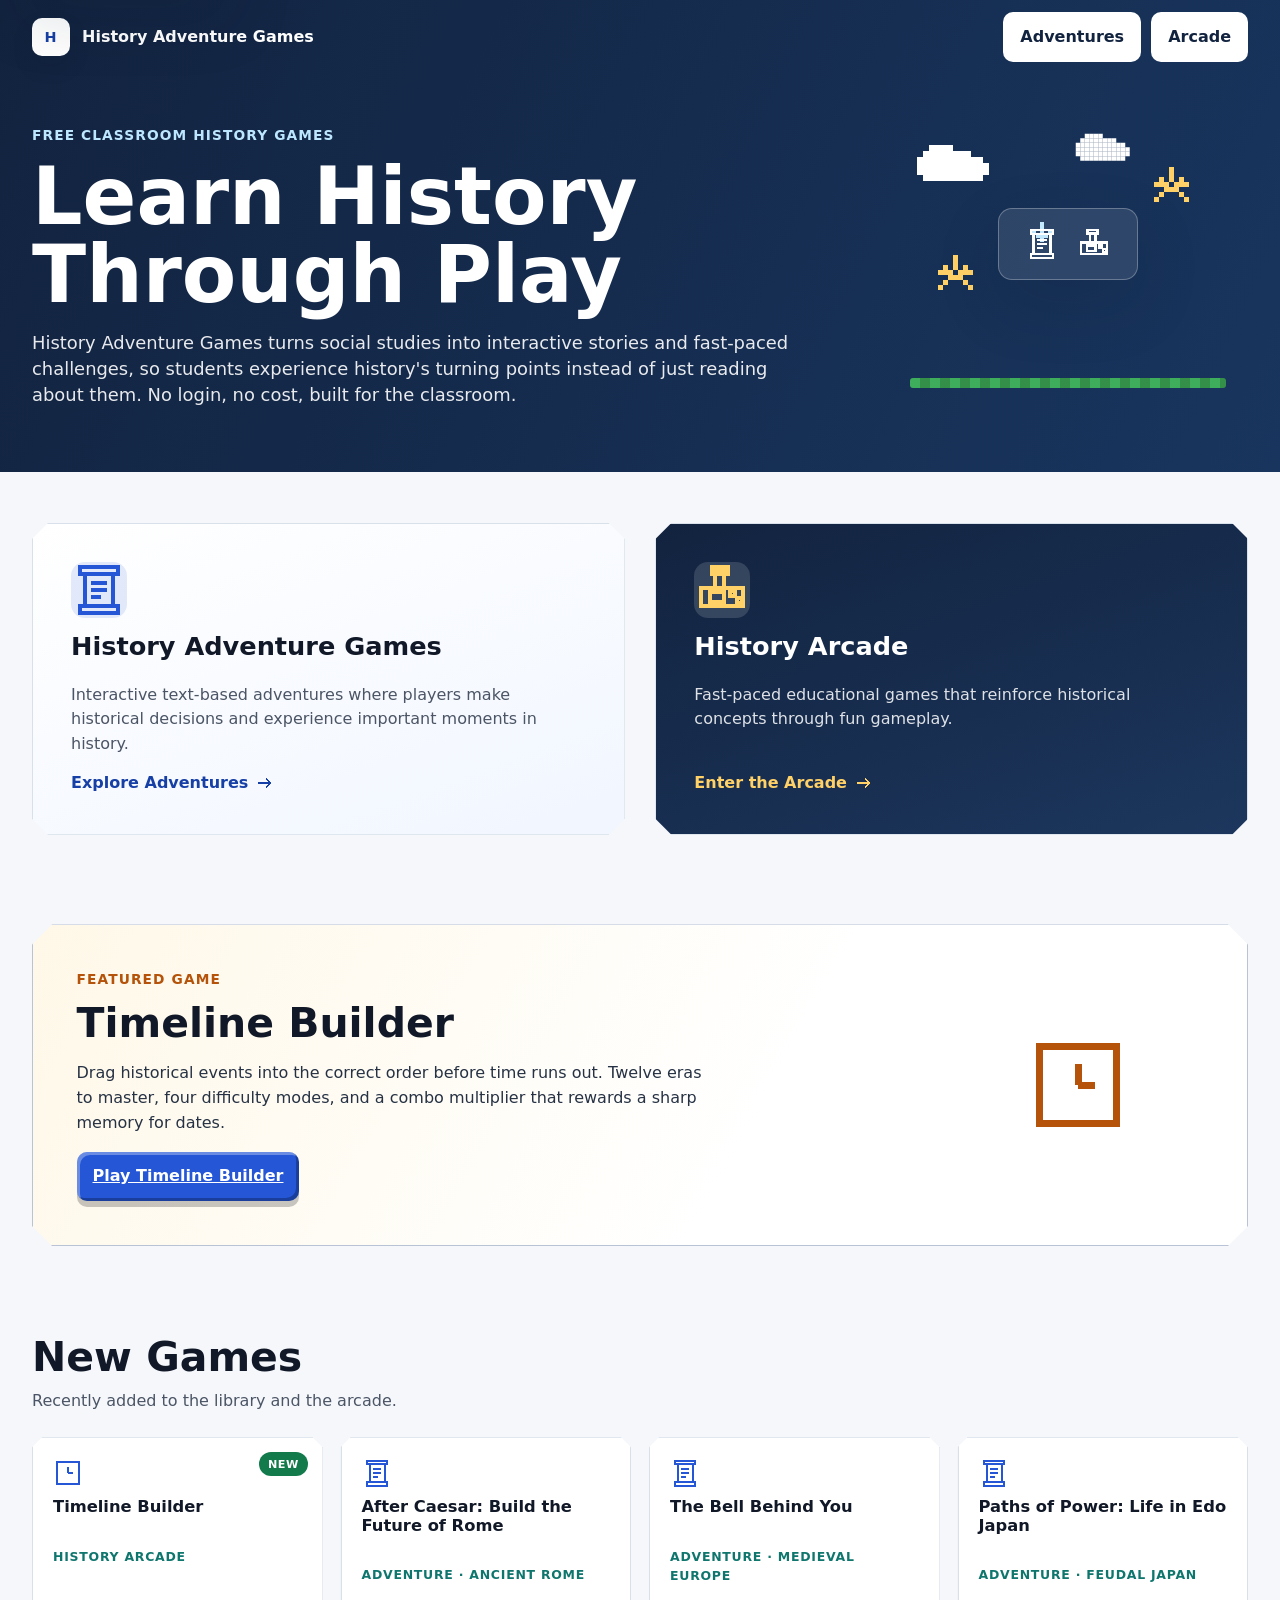
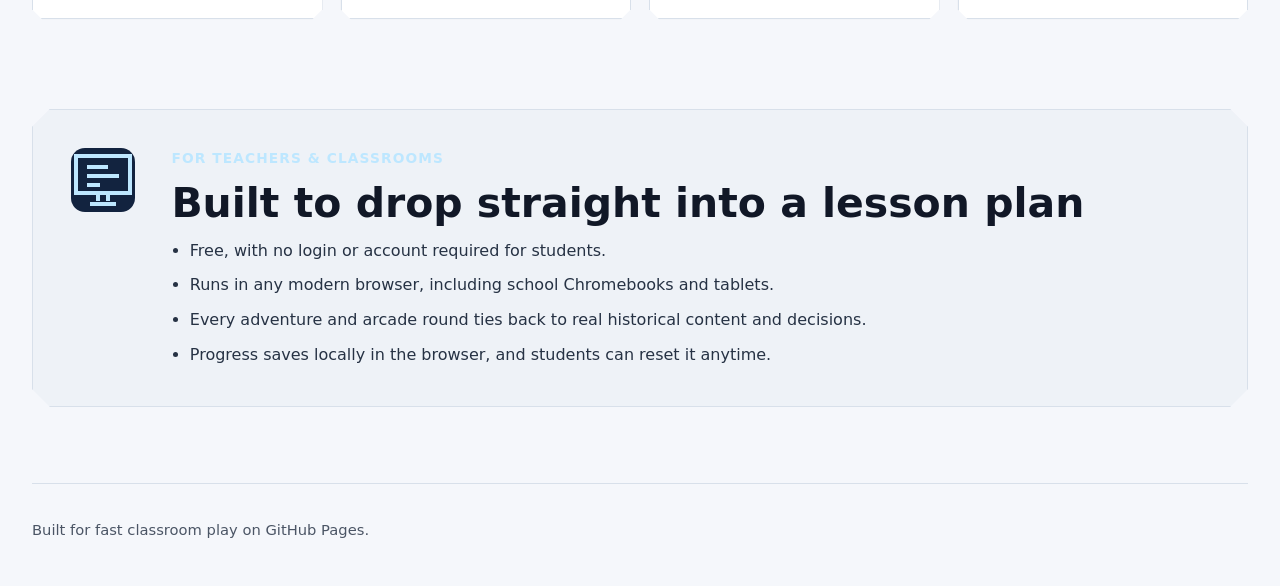
==== commit 507539ce: "Redesign homepage and add History Arcade with Timeline Builder Move the adventure library to /advent" ====
--- a/index.html
+++ b/index.html
@@ -3,318 +3,155 @@
   <head>
     <meta charset="utf-8">
     <meta name="viewport" content="width=device-width, initial-scale=1">
-    <title>History Adventure Games</title>
+    <title>History Adventure Games — Learn History Through Play</title>
     <meta
       name="description"
-      content="Interactive Global History adventure games for students. Choose a scenario, make decisions, and see history unfold."
+      content="Free classroom history games: branching text adventures and fast-paced arcade challenges that turn social studies into interactive play."
     >
+    <script>
+      // Legacy deep links: the adventure library used to live at the site root
+      // as "/#adventure=...&scene=...". Send those straight to the new home
+      // for the library so old bookmarks and shared links keep working.
+      if (/(^|[?&#])adventure=/.test(window.location.hash)) {
+        window.location.replace("/adventures/" + window.location.hash);
+      }
+    </script>
+    <link rel="icon" href="/favicon.svg" type="image/svg+xml">
     <link rel="preconnect" href="https://fonts.googleapis.com">
     <link rel="preconnect" href="https://fonts.gstatic.com" crossorigin>
-    <link href="https://fonts.googleapis.com/css2?family=Atkinson+Hyperlegible:wght@400;700&display=swap" rel="stylesheet">
-    <link rel="stylesheet" href="styles.css?v=20260513-no-library-button">
-    <style>
-      .brand-mark {
-        border: 1px solid rgba(255, 255, 255, 0.18);
-        border-radius: 14px;
-        background: #12233f;
-        box-shadow: 0 12px 30px rgba(15, 23, 42, 0.22);
-        padding: 8px 14px 8px 8px;
-      }
-
-      body.is-playing .nav-bar {
-        position: static;
-        width: var(--content);
-        border-bottom: 0;
-        background: transparent;
-        backdrop-filter: none;
-        pointer-events: auto;
-      }
-
-      body.is-playing .brand-mark {
-        pointer-events: auto;
-      }
-
-      .decision-panel {
-        border: 1px solid rgba(17, 24, 39, 0.16);
-        background: #eef3f8;
-      }
-
-      .choice-list {
-        gap: 14px;
-      }
-
-      .choice-button {
-        min-height: 64px;
-        border: 1px solid rgba(191, 219, 254, 0.42);
-        border-radius: 14px;
-        background:
-          linear-gradient(180deg, rgba(255, 255, 255, 0.08), rgba(255, 255, 255, 0)),
-          #172033;
-        box-shadow:
-          inset 0 1px 0 rgba(255, 255, 255, 0.12),
-          0 12px 24px rgba(15, 23, 42, 0.18);
-        color: #f8fbff;
-        font-weight: 800;
-        letter-spacing: 0;
-        padding: 1rem 1.1rem;
-      }
-
-      .choice-button:hover,
-      .choice-button:focus-visible {
-        border-color: #93c5fd;
-        background:
-          linear-gradient(180deg, rgba(147, 197, 253, 0.18), rgba(255, 255, 255, 0.02)),
-          #1e2b45;
-        color: #ffffff;
-        box-shadow:
-          inset 0 1px 0 rgba(255, 255, 255, 0.16),
-          0 16px 34px rgba(15, 23, 42, 0.24);
-      }
-
-      .choice-button:active {
-        transform: translateY(0);
-        box-shadow:
-          inset 0 2px 8px rgba(0, 0, 0, 0.2),
-          0 8px 18px rgba(15, 23, 42, 0.18);
-      }
-
-      .game-panel .ending-actions {
-        display: grid;
-        margin-top: 4px;
-      }
-
-      .restart-button {
-        min-height: 56px;
-        border-color: rgba(36, 86, 214, 0.32);
-        border-radius: 14px;
-        background: #2456d6;
-        color: #ffffff;
-        box-shadow: 0 12px 24px rgba(36, 86, 214, 0.22);
-        font-weight: 850;
-      }
-
-      .restart-button:hover,
-      .restart-button:focus-visible {
-        background: #1740a6;
-        color: #ffffff;
-      }
-
-      .vocab-term-plain {
-        cursor: default;
-      }
-
-      .vocab-term-plain::after {
-        content: "";
-      }
-
-      .path-focus {
-        display: none !important;
-      }
-
-      .glossary-float-button {
-        position: static;
-        z-index: 40;
-        width: auto;
-        min-height: 48px;
-        border: 1px solid rgba(255, 255, 255, 0.7);
-        border-radius: 12px;
-        background: #12233f;
-        box-shadow: 0 24px 64px rgba(15, 23, 42, 0.16);
-        color: #ffffff;
-        cursor: pointer;
-        font-weight: 900;
-        padding: 0.72rem 1rem;
-      }
-
-      .glossary-float-button:hover,
-      .glossary-float-button:focus-visible {
-        background: #1740a6;
-        transform: translateY(-1px);
-      }
-
-      .scene-title-row .glossary-float-button {
-        flex: 0 0 auto;
-        align-self: flex-start;
-        box-shadow: 0 12px 28px rgba(15, 23, 42, 0.14);
-      }
-
-      .glossary-window {
-        position: fixed;
-        left: 18px;
-        bottom: 78px;
-        z-index: 45;
-        display: flex;
-        flex-direction: column;
-        width: min(420px, calc(100vw - 36px));
-        height: min(560px, calc(100svh - 112px));
-        min-width: 300px;
-        min-height: 240px;
-        overflow: hidden;
-        border: 1px solid #b8c4d6;
-        border-radius: 12px;
-        background: #ffffff;
-        box-shadow: 0 24px 64px rgba(15, 23, 42, 0.16);
-      }
-
-      .glossary-window[hidden] {
-        display: none;
-      }
-
-      .glossary-window-header {
-        flex: 0 0 auto;
-        display: flex;
-        align-items: center;
-        justify-content: space-between;
-        gap: 12px;
-        border-bottom: 1px solid #d8e0ea;
-        background: #12233f;
-        color: #ffffff;
-        cursor: move;
-        padding: 12px 14px;
-        user-select: none;
-      }
-
-      .glossary-window-header h3 {
-        margin: 0;
-        color: #ffffff;
-      }
-
-      .glossary-close-button {
-        min-height: 34px;
-        border: 1px solid rgba(255, 255, 255, 0.45);
-        border-radius: 8px;
-        background: rgba(255, 255, 255, 0.12);
-        color: #ffffff;
-        cursor: pointer;
-        font-weight: 850;
-        padding: 0.34rem 0.62rem;
-      }
-
-      .glossary-window-body {
-        flex: 1 1 auto;
-        min-height: 0;
-        overflow: auto;
-        padding: 14px;
-      }
-
-      .glossary-resize-handle {
-        position: absolute;
-        right: 2px;
-        bottom: 2px;
-        width: 22px;
-        height: 22px;
-        cursor: nwse-resize;
-        touch-action: none;
-        opacity: 0.6;
-        background: url("data:image/svg+xml,%3Csvg xmlns='http://www.w3.org/2000/svg' width='14' height='14'%3E%3Cg fill='none' stroke='%23667089' stroke-width='1.6' stroke-linecap='round'%3E%3Cpath d='M2 12L12 2'/%3E%3Cpath d='M6 12L12 6'/%3E%3Cpath d='M10 12L12 10'/%3E%3C/g%3E%3C/svg%3E") no-repeat center / 14px 14px;
-      }
-
-      .glossary-resize-handle:hover {
-        opacity: 1;
-      }
-
-      .glossary-list {
-        display: grid;
-        gap: 12px;
-      }
-
-      .glossary-list h3 {
-        margin-bottom: 0;
-      }
-
-      .glossary-list dl {
-        display: grid;
-        gap: 10px;
-        margin: 0;
-      }
-
-      .glossary-list dl > div {
-        border: 1px solid #d8e0ea;
-        border-radius: 10px;
-        background: #ffffff;
-        padding: 10px 12px;
-      }
-
-      .glossary-list dt {
-        color: #1740a6;
-        font-weight: 900;
-      }
-
-      .glossary-list dd {
-        margin: 3px 0 0;
-        color: #263244;
-      }
-
-      .glossary-list-completion {
-        margin-top: 18px;
-      }
-
-      .glossary-list-completion dl {
-        grid-template-columns: repeat(auto-fit, minmax(min(100%, 260px), 1fr));
-      }
-
-      @media (max-width: 720px) {
-        body.is-playing .app-shell {
-          padding-top: 24px;
-        }
-
-        .scene-title-row .glossary-float-button {
-          width: 100%;
-          margin-top: 0;
-        }
-
-        .glossary-window {
-          left: 14px;
-          bottom: 74px;
-          min-width: min(280px, calc(100vw - 28px));
-        }
-      }
-    </style>
+    <link href="https://fonts.googleapis.com/css2?family=Atkinson+Hyperlegible:wght@400;700&family=Press+Start+2P&display=swap" rel="stylesheet">
+    <link rel="stylesheet" href="/styles.css?v=20260706-arcade-launch">
+    <link rel="stylesheet" href="/pixel-ui.css?v=20260706-arcade-launch">
+    <link rel="stylesheet" href="/home.css?v=20260706-arcade-launch">
   </head>
   <body>
-    <a class="skip-link" href="#app">Skip to adventures</a>
-    <header class="site-header">
+    <a class="skip-link" href="#main">Skip to main content</a>
+
+    <header class="site-header home-header">
       <nav class="nav-bar" aria-label="Primary">
         <a class="brand-mark" href="/" aria-label="History Adventure Games home">
           <span class="brand-icon" aria-hidden="true">H</span>
           <span>History Adventure Games</span>
         </a>
-        <button class="nav-action hidden" id="libraryButton" type="button">
-          Library
-        </button>
+        <div class="nav-links" aria-label="Site sections">
+          <a class="nav-action" href="/adventures/">Adventures</a>
+          <a class="nav-action" href="/arcade/">Arcade</a>
+        </div>
       </nav>
 
-      <section class="hero" aria-labelledby="heroTitle">
+      <section class="hero home-hero" aria-labelledby="heroTitle">
         <div class="hero-copy">
-          <p class="eyebrow">Interactive classroom journeys</p>
-          <h1 id="heroTitle">History becomes a choice.</h1>
+          <p class="eyebrow">Free classroom history games</p>
+          <h1 id="heroTitle">Learn History Through Play</h1>
           <p class="subtitle">
-            Explore cinematic branching adventures built for Global History students. Read the moment, choose your path, and watch consequences unfold.
+            History Adventure Games turns social studies into interactive stories and fast-paced
+            challenges, so students experience history's turning points instead of just reading about them.
+            No login, no cost, built for the classroom.
           </p>
-          <a class="hero-link" href="#libraryHeading">Explore adventures</a>
         </div>
-        <div class="hero-stage" aria-hidden="true">
-          <div class="device-shell">
-            <div class="device-screen">
-              <span class="screen-kicker">Now playing</span>
-              <strong>Seeds of Change</strong>
-              <p>A village decision changes everything.</p>
-              <div class="screen-options">
-                <span>Stay</span>
-                <span>Flee</span>
-                <span>Help</span>
-              </div>
+        <div class="home-hero-stage" aria-hidden="true">
+          <div class="pixel-scene">
+            <span class="pixel-cloud pixel-float" style="color:#ffffff; top:6%; left:8%;"></span>
+            <span class="pixel-cloud pixel-float pixel-float--delay" style="color:#ffffff; top:2%; left:52%; transform:scale(0.75);"></span>
+            <span class="pixel-star pixel-twinkle" style="color:#ffd166; top:14%; left:74%;"></span>
+            <span class="pixel-star pixel-twinkle" style="color:#ffd166; top:46%; left:14%; animation-delay:.6s;"></span>
+            <span class="pixel-sparkle pixel-twinkle" style="color:#bde7ff; top:34%; left:40%; animation-delay:1.1s;"></span>
+            <div class="pixel-banner">
+              <svg class="pixel-icon" viewBox="0 0 24 24" width="34" height="34"><use href="#pi-scroll"></use></svg>
+              <svg class="pixel-icon" viewBox="0 0 24 24" width="34" height="34"><use href="#pi-joystick"></use></svg>
             </div>
+            <div class="pixel-ground"></div>
           </div>
         </div>
       </section>
     </header>
 
-    <main id="app" class="app-shell" tabindex="-1">
-      <section class="status-panel">
-        <div class="loader" aria-hidden="true"></div>
-        <h2>Loading adventures...</h2>
-        <p>Getting the classroom library ready.</p>
+    <main id="main" class="app-shell home-shell" tabindex="-1">
+      <section class="nav-cards reveal" aria-labelledby="navCardsHeading">
+        <h2 id="navCardsHeading" class="visually-hidden">Choose your path</h2>
+        <a class="nav-card pixel-frame" href="/adventures/">
+          <span class="nav-card-icon" aria-hidden="true">
+            <svg class="pixel-icon" viewBox="0 0 24 24"><use href="#pi-scroll"></use></svg>
+          </span>
+          <h3>History Adventure Games</h3>
+          <p>Interactive text-based adventures where players make historical decisions and experience important moments in history.</p>
+          <span class="nav-card-cta">
+            Explore Adventures
+            <svg class="pixel-icon" viewBox="0 0 24 24" width="18" height="18"><use href="#pi-arrow-right"></use></svg>
+          </span>
+        </a>
+        <a class="nav-card nav-card-arcade pixel-frame" href="/arcade/">
+          <span class="nav-card-icon" aria-hidden="true">
+            <svg class="pixel-icon" viewBox="0 0 24 24"><use href="#pi-joystick"></use></svg>
+          </span>
+          <h3>History Arcade</h3>
+          <p>Fast-paced educational games that reinforce historical concepts through fun gameplay.</p>
+          <span class="nav-card-cta">
+            Enter the Arcade
+            <svg class="pixel-icon" viewBox="0 0 24 24" width="18" height="18"><use href="#pi-arrow-right"></use></svg>
+          </span>
+        </a>
+      </section>
+
+      <section class="featured-game reveal pixel-frame" aria-labelledby="featuredHeading">
+        <div class="featured-copy">
+          <p class="eyebrow">Featured Game</p>
+          <h2 id="featuredHeading">Timeline Builder</h2>
+          <p>
+            Drag historical events into the correct order before time runs out. Twelve eras to master,
+            four difficulty modes, and a combo multiplier that rewards a sharp memory for dates.
+          </p>
+          <a class="primary-button pixel-button" href="/arcade/timeline-builder/">Play Timeline Builder</a>
+        </div>
+        <div class="featured-visual" aria-hidden="true">
+          <svg class="pixel-icon" viewBox="0 0 24 24"><use href="#pi-clock"></use></svg>
+        </div>
+      </section>
+
+      <section class="new-games reveal" aria-labelledby="newGamesHeading">
+        <div class="section-heading">
+          <h2 id="newGamesHeading">New Games</h2>
+          <p class="section-subtitle">Recently added to the library and the arcade.</p>
+        </div>
+        <div class="new-games-grid">
+          <a class="new-game-card pixel-frame--sm pixel-frame" href="/arcade/timeline-builder/">
+            <span class="new-badge">New</span>
+            <svg class="pixel-icon" viewBox="0 0 24 24"><use href="#pi-clock"></use></svg>
+            <h3>Timeline Builder</h3>
+            <p class="card-meta">History Arcade</p>
+          </a>
+          <a class="new-game-card pixel-frame--sm pixel-frame" href="/adventures/#adventure=ancient-rome-caesar-general-government-deep-tree">
+            <svg class="pixel-icon" viewBox="0 0 24 24"><use href="#pi-scroll"></use></svg>
+            <h3>After Caesar: Build the Future of Rome</h3>
+            <p class="card-meta">Adventure &middot; Ancient Rome</p>
+          </a>
+          <a class="new-game-card pixel-frame--sm pixel-frame" href="/adventures/#adventure=black-death-peasant-survival-deep-tree">
+            <svg class="pixel-icon" viewBox="0 0 24 24"><use href="#pi-scroll"></use></svg>
+            <h3>The Bell Behind You</h3>
+            <p class="card-meta">Adventure &middot; Medieval Europe</p>
+          </a>
+          <a class="new-game-card pixel-frame--sm pixel-frame" href="/adventures/#adventure=edo-feudal-japan-deep-tree-v2">
+            <svg class="pixel-icon" viewBox="0 0 24 24"><use href="#pi-scroll"></use></svg>
+            <h3>Paths of Power: Life in Edo Japan</h3>
+            <p class="card-meta">Adventure &middot; Feudal Japan</p>
+          </a>
+        </div>
+      </section>
+
+      <section class="teacher-panel reveal pixel-frame" aria-labelledby="teacherHeading">
+        <div class="teacher-icon" aria-hidden="true">
+          <svg class="pixel-icon" viewBox="0 0 24 24"><use href="#pi-chalkboard"></use></svg>
+        </div>
+        <div>
+          <p class="eyebrow">For Teachers &amp; Classrooms</p>
+          <h2 id="teacherHeading">Built to drop straight into a lesson plan</h2>
+          <ul class="teacher-list">
+            <li>Free, with no login or account required for students.</li>
+            <li>Runs in any modern browser, including school Chromebooks and tablets.</li>
+            <li>Every adventure and arcade round ties back to real historical content and decisions.</li>
+            <li>Progress saves locally in the browser, and students can reset it anytime.</li>
+          </ul>
+        </div>
       </section>
     </main>
 
@@ -322,336 +159,7 @@
       <p>Built for fast classroom play on GitHub Pages.</p>
     </footer>
 
-    <script src="app.js?v=20260521-hide-route-terms"></script>
-    <script>
-      (() => {
-        const homeScreenBackgroundImages = [
-          "images/AncientRome.jpg",
-          "images/Feudal-Japan.jpg",
-          "images/Feudal-Lord.jpg",
-          "images/GreecePolis.jpg",
-          "images/Paleolithic.jpg",
-          "images/PlagueDoctor.jpg",
-        ];
-
-        window.setRandomHomeBackground = function setRandomHomeBackgroundFromExistingImages() {
-          const image = homeScreenBackgroundImages[Math.floor(Math.random() * homeScreenBackgroundImages.length)] || "";
-          if (!image) return;
-
-          document.body.style.setProperty(
-            "--adventure-bg-image",
-            `url("${window.normalizeAssetPath ? window.normalizeAssetPath(image) : image}")`,
-          );
-        };
-      })();
-    </script>
-    <script>
-      (() => {
-        const baseNormalizeAdventure = window.normalizeAdventure;
-        const baseGetDefinitionForTerm = window.getDefinitionForTerm;
-
-        function normalizeTermDefinitions(termDefinitions) {
-          if (!termDefinitions || typeof termDefinitions !== "object" || Array.isArray(termDefinitions)) {
-            return {};
-          }
-
-          return Object.entries(termDefinitions).reduce((definitions, [term, definition]) => {
-            const normalizedTerm = String(term).trim();
-            if (!normalizedTerm) return definitions;
-
-            definitions[normalizedTerm] = typeof definition === "string" ? definition.trim() : "";
-            return definitions;
-          }, {});
-        }
-
-        function getTermDefinitions(adventure) {
-          return adventure && typeof adventure.termDefinitions === "object" && !Array.isArray(adventure.termDefinitions)
-            ? adventure.termDefinitions
-            : {};
-        }
-
-        window.normalizeAdventure = function normalizeAdventureWithTermDefinitions(adventure) {
-          const normalizedAdventure = baseNormalizeAdventure(adventure);
-          return {
-            ...normalizedAdventure,
-            termDefinitions: normalizeTermDefinitions(adventure && adventure.termDefinitions),
-          };
-        };
-
-        window.getVocabularyTerms = function getVocabularyTerms(adventure) {
-          const keyTerms = Array.isArray(adventure && adventure.keyTerms) ? adventure.keyTerms : [];
-          const definitionTerms = Object.keys(getTermDefinitions(adventure));
-          const termsByName = new Map();
-
-          [...keyTerms, ...definitionTerms]
-            .filter((term) => typeof term === "string" && term.trim().length > 0)
-            .forEach((term) => {
-              const trimmed = term.trim();
-              const normalized = trimmed.toLowerCase();
-              if (!termsByName.has(normalized)) {
-                termsByName.set(normalized, trimmed);
-              }
-            });
-
-          return Array.from(termsByName.values()).sort((a, b) => b.length - a.length);
-        };
-
-        window.getDefinitionForTerm = function getDefinitionForTerm(term, adventure) {
-          const normalized = String(term).toLowerCase();
-          const authoredDefinition = Object.entries(getTermDefinitions(adventure))
-            .find(([key]) => key.toLowerCase() === normalized);
-
-          if (authoredDefinition && authoredDefinition[1]) {
-            return authoredDefinition[1];
-          }
-
-          return baseGetDefinitionForTerm(term);
-        };
-
-        window.renderVocabularyText = function renderVocabularyText(value, adventure) {
-          const text = String(value || "");
-          const terms = window.getVocabularyTerms(adventure);
-
-          if (terms.length === 0) return escapeHtml(text);
-
-          const pattern = new RegExp(`\\b(${terms.map(escapeRegExp).join("|")})\\b`, "gi");
-
-          return escapeHtml(text).replace(pattern, (match) => {
-            const definition = window.getDefinitionForTerm(match, adventure);
-            if (!definition) {
-              return `<span class="vocab-term vocab-term-plain">${match}</span>`;
-            }
-
-            return `<span class="vocab-term" tabindex="0" role="button" aria-label="${escapeAttribute(`${match}: ${definition}`)}">${match}<span class="vocab-popover" role="tooltip">${escapeHtml(definition)}</span></span>`;
-          });
-        };
-      })();
-    </script>
-
-    <script>
-      (() => {
-        let activeGlossaryDrag = null;
-        let activeGlossaryResize = null;
-
-        const baseRenderGame = window.renderGame;
-        const baseRenderLibrary = window.renderLibrary;
-        const baseShowLibrary = window.showLibrary;
-
-        window.renderGame = function renderGameWithFloatingGlossary(adventure, sceneId) {
-          removeGlossaryUi();
-          baseRenderGame(adventure, sceneId);
-          installGlossaryUi(adventure, sceneId);
-        };
-
-        window.renderLibrary = function renderLibraryWithoutGlossary() {
-          removeGlossaryUi();
-          baseRenderLibrary();
-        };
-
-        window.showLibrary = function showLibraryWithoutGlossary() {
-          removeGlossaryUi();
-          baseShowLibrary();
-        };
-
-        document.addEventListener("click", (event) => {
-          if (event.target.closest("[data-glossary-open]")) {
-            openGlossaryWindow();
-            return;
-          }
-
-          if (event.target.closest("[data-glossary-close]")) {
-            hideGlossaryWindow();
-          }
-        });
-
-        document.addEventListener("keydown", (event) => {
-          if (event.key === "Escape") hideGlossaryWindow();
-        });
-
-        document.addEventListener("pointerdown", (event) => {
-          const handle = event.target.closest("[data-glossary-drag-handle]");
-          if (!handle) return;
-
-          const glossaryWindow = handle.closest(".glossary-window");
-          if (!glossaryWindow) return;
-
-          const rect = glossaryWindow.getBoundingClientRect();
-          activeGlossaryDrag = {
-            window: glossaryWindow,
-            offsetX: event.clientX - rect.left,
-            offsetY: event.clientY - rect.top,
-          };
-
-          glossaryWindow.style.right = "auto";
-          glossaryWindow.style.bottom = "auto";
-          glossaryWindow.style.left = `${rect.left}px`;
-          glossaryWindow.style.top = `${rect.top}px`;
-          event.preventDefault();
-        });
-
-        document.addEventListener("pointerdown", (event) => {
-          const resizeHandle = event.target.closest("[data-glossary-resize-handle]");
-          if (!resizeHandle) return;
-
-          const glossaryWindow = resizeHandle.closest(".glossary-window");
-          if (!glossaryWindow) return;
-
-          const rect = glossaryWindow.getBoundingClientRect();
-          activeGlossaryResize = {
-            window: glossaryWindow,
-            startX: event.clientX,
-            startY: event.clientY,
-            startWidth: rect.width,
-            startHeight: rect.height,
-          };
-
-          glossaryWindow.style.right = "auto";
-          glossaryWindow.style.bottom = "auto";
-          glossaryWindow.style.left = `${rect.left}px`;
-          glossaryWindow.style.top = `${rect.top}px`;
-          event.preventDefault();
-        });
-
-        document.addEventListener("pointermove", (event) => {
-          if (activeGlossaryResize) {
-            const { window: glossaryWindow, startX, startY, startWidth, startHeight } = activeGlossaryResize;
-            const rect = glossaryWindow.getBoundingClientRect();
-            const maxWidth = window.innerWidth - rect.left - 8;
-            const maxHeight = window.innerHeight - rect.top - 8;
-            const nextWidth = Math.min(maxWidth, Math.max(300, startWidth + (event.clientX - startX)));
-            const nextHeight = Math.min(maxHeight, Math.max(240, startHeight + (event.clientY - startY)));
-            glossaryWindow.style.width = `${nextWidth}px`;
-            glossaryWindow.style.height = `${nextHeight}px`;
-            return;
-          }
-
-          if (!activeGlossaryDrag) return;
-
-          const glossaryWindow = activeGlossaryDrag.window;
-          const nextLeft = Math.max(8, Math.min(window.innerWidth - glossaryWindow.offsetWidth - 8, event.clientX - activeGlossaryDrag.offsetX));
-          const nextTop = Math.max(8, Math.min(window.innerHeight - glossaryWindow.offsetHeight - 8, event.clientY - activeGlossaryDrag.offsetY));
-          glossaryWindow.style.left = `${nextLeft}px`;
-          glossaryWindow.style.top = `${nextTop}px`;
-        });
-
-        document.addEventListener("pointerup", () => {
-          activeGlossaryDrag = null;
-          activeGlossaryResize = null;
-        });
-
-        document.addEventListener("pointercancel", () => {
-          activeGlossaryDrag = null;
-          activeGlossaryResize = null;
-        });
-
-        function installGlossaryUi(adventure, sceneId) {
-          removeExistingKeyTermSections();
-
-          const entries = getGlossaryEntries(adventure);
-          if (!entries.length) return;
-
-          const titleRow = document.querySelector(".scene-title-row");
-          (titleRow || document.body).insertAdjacentHTML("beforeend", renderGlossaryButton());
-          document.body.insertAdjacentHTML("beforeend", renderGlossaryWindow(entries));
-        }
-
-        function removeExistingKeyTermSections() {
-          document.querySelectorAll("#app h2, #app h3, #app h4").forEach((heading) => {
-            if (heading.textContent.trim().toLowerCase() !== "key terms") return;
-
-            let detail = heading.nextElementSibling;
-            heading.remove();
-
-            while (detail && !/^H[2-4]$/.test(detail.tagName)) {
-              const nextDetail = detail.nextElementSibling;
-              detail.remove();
-              detail = nextDetail;
-            }
-          });
-        }
-
-        function renderGlossaryButton() {
-          return `
-            <button class="glossary-float-button" type="button" data-glossary-open aria-controls="gameGlossaryWindow" aria-expanded="false">
-              Glossary
-            </button>
-          `;
-        }
-
-        function renderGlossaryWindow(entries) {
-          return `
-            <aside class="glossary-window" id="gameGlossaryWindow" aria-labelledby="gameGlossaryTitle" hidden>
-              <div class="glossary-window-header" data-glossary-drag-handle>
-                <h3 id="gameGlossaryTitle">Glossary</h3>
-                <button class="glossary-close-button" type="button" data-glossary-close aria-label="Close glossary">Close</button>
-              </div>
-              <div class="glossary-window-body">
-                ${renderGlossaryList(entries, "popup")}
-              </div>
-              <div class="glossary-resize-handle" data-glossary-resize-handle aria-hidden="true"></div>
-            </aside>
-          `;
-        }
-
-        function renderGlossaryList(entries, context) {
-          return `
-            <section class="glossary-list glossary-list-${escapeAttribute(context)}" aria-labelledby="${context === "completion" ? "completionGlossaryTitle" : "popupGlossaryListTitle"}">
-              <h3 id="${context === "completion" ? "completionGlossaryTitle" : "popupGlossaryListTitle"}">Vocabulary Glossary</h3>
-              <dl>
-                ${entries.map(({ term, definition }) => `
-                  <div>
-                    <dt>${escapeHtml(term)}</dt>
-                    <dd>${escapeHtml(definition || "Definition not available yet.")}</dd>
-                  </div>
-                `).join("")}
-              </dl>
-            </section>
-          `;
-        }
-
-        function openGlossaryWindow() {
-          const glossaryWindow = document.querySelector(".glossary-window");
-          const button = document.querySelector("[data-glossary-open]");
-          if (!glossaryWindow) return;
-
-          glossaryWindow.hidden = false;
-          button?.setAttribute("aria-expanded", "true");
-        }
-
-        function hideGlossaryWindow() {
-          const glossaryWindow = document.querySelector(".glossary-window");
-          const button = document.querySelector("[data-glossary-open]");
-          if (!glossaryWindow) return;
-
-          glossaryWindow.hidden = true;
-          button?.setAttribute("aria-expanded", "false");
-        }
-
-        function removeGlossaryUi() {
-          activeGlossaryDrag = null;
-          activeGlossaryResize = null;
-          document.querySelectorAll(".glossary-window, .glossary-float-button").forEach((element) => element.remove());
-        }
-
-        function getGlossaryEntries(adventure) {
-          return window.getVocabularyTerms(adventure)
-            .map((term) => ({ term, definition: window.getDefinitionForTerm(term, adventure) }))
-            .filter(({ term }) => typeof term === "string" && term.trim().length > 0);
-        }
-
-        function escapeHtml(value) {
-          return String(value)
-            .replaceAll("&", "&amp;")
-            .replaceAll("<", "&lt;")
-            .replaceAll(">", "&gt;")
-            .replaceAll('"', "&quot;")
-            .replaceAll("'", "&#039;");
-        }
-
-        function escapeAttribute(value) {
-          return escapeHtml(value);
-        }
-      })();
-    </script>
+    <script src="/scripts/load-icon-sprite.js"></script>
+    <script src="/home.js?v=20260706-arcade-launch"></script>
   </body>
 </html>
--- a/styles.css
+++ b/styles.css
@@ -119,6 +119,12 @@
   padding: 12px 0;
 }
 
+.nav-links {
+  display: flex;
+  align-items: center;
+  gap: 10px;
+}
+
 body.is-playing .nav-bar {
   position: fixed;
   left: 0;
@@ -552,6 +558,18 @@
 
 .hidden {
   display: none;
+}
+
+.visually-hidden {
+  position: absolute;
+  width: 1px;
+  height: 1px;
+  margin: -1px;
+  overflow: hidden;
+  clip: rect(0, 0, 0, 0);
+  white-space: nowrap;
+  border: 0;
+  padding: 0;
 }
 
 .status-panel,
--- a/pixel-ui.css
+++ b/pixel-ui.css
@@ -0,0 +1,137 @@
+/*
+  Shared pixel-inspired UI primitives used by the homepage, the Arcade hub,
+  and arcade games. Everything here is original CSS/SVG geometry — no
+  copied artwork. Pages that need it load this file in addition to
+  styles.css, which still owns color tokens, layout, and typography.
+*/
+
+@font-face {
+  font-display: swap;
+}
+
+.pixel-font {
+  font-family: "Press Start 2P", ui-monospace, monospace;
+  letter-spacing: 0.02em;
+}
+
+.pixel-heading {
+  font-family: "Press Start 2P", ui-monospace, monospace;
+  letter-spacing: 0.01em;
+  line-height: 1.5;
+  text-shadow: 3px 3px 0 rgba(15, 23, 42, 0.28);
+}
+
+/* Cut-corner "pixel frame" — an octagon clip that reads as a chunky 8-bit panel edge. */
+.pixel-frame {
+  --notch: 10px;
+  clip-path: polygon(
+    var(--notch) 0,
+    calc(100% - var(--notch)) 0,
+    100% var(--notch),
+    100% calc(100% - var(--notch)),
+    calc(100% - var(--notch)) 100%,
+    var(--notch) 100%,
+    0 calc(100% - var(--notch)),
+    0 var(--notch)
+  );
+}
+
+.pixel-frame--sm {
+  --notch: 6px;
+}
+
+.pixel-frame--lg {
+  --notch: 16px;
+}
+
+/* Chunky beveled button: instant-snap press, no easing curve, like an 8-bit UI. */
+.pixel-button {
+  --notch: 8px;
+  position: relative;
+  display: inline-flex;
+  align-items: center;
+  justify-content: center;
+  gap: 0.5em;
+  border: 0;
+  cursor: pointer;
+  font-weight: 850;
+  transition: transform 80ms steps(2), box-shadow 80ms steps(2);
+  box-shadow:
+    inset 3px 3px 0 rgba(255, 255, 255, 0.32),
+    inset -3px -3px 0 rgba(0, 0, 0, 0.28),
+    0 6px 0 rgba(0, 0, 0, 0.22);
+}
+
+.pixel-button:hover {
+  transform: translateY(-2px);
+}
+
+.pixel-button:active {
+  transform: translateY(3px);
+  box-shadow:
+    inset 3px 3px 0 rgba(0, 0, 0, 0.22),
+    inset -3px -3px 0 rgba(255, 255, 255, 0.18),
+    0 2px 0 rgba(0, 0, 0, 0.22);
+}
+
+.pixel-button:disabled {
+  cursor: not-allowed;
+  filter: grayscale(0.5);
+  opacity: 0.6;
+  transform: none;
+}
+
+/* Pixel-grid decorative shapes, drawn with box-shadow "sprites" (one div, many dots). */
+.pixel-cloud,
+.pixel-star,
+.pixel-sparkle,
+.pixel-grass {
+  position: relative;
+  display: inline-block;
+}
+
+.pixel-cloud { width: 6px; height: 6px; box-shadow: 12px 0px 0 currentColor, 18px 0px 0 currentColor, 24px 0px 0 currentColor, 30px 0px 0 currentColor, 6px 6px 0 currentColor, 12px 6px 0 currentColor, 18px 6px 0 currentColor, 24px 6px 0 currentColor, 30px 6px 0 currentColor, 36px 6px 0 currentColor, 42px 6px 0 currentColor, 48px 6px 0 currentColor, 0px 12px 0 currentColor, 6px 12px 0 currentColor, 12px 12px 0 currentColor, 18px 12px 0 currentColor, 24px 12px 0 currentColor, 30px 12px 0 currentColor, 36px 12px 0 currentColor, 42px 12px 0 currentColor, 48px 12px 0 currentColor, 54px 12px 0 currentColor, 60px 12px 0 currentColor, 0px 18px 0 currentColor, 6px 18px 0 currentColor, 12px 18px 0 currentColor, 18px 18px 0 currentColor, 24px 18px 0 currentColor, 30px 18px 0 currentColor, 36px 18px 0 currentColor, 42px 18px 0 currentColor, 48px 18px 0 currentColor, 54px 18px 0 currentColor, 60px 18px 0 currentColor, 66px 18px 0 currentColor, 0px 24px 0 currentColor, 6px 24px 0 currentColor, 12px 24px 0 currentColor, 18px 24px 0 currentColor, 24px 24px 0 currentColor, 30px 24px 0 currentColor, 36px 24px 0 currentColor, 42px 24px 0 currentColor, 48px 24px 0 currentColor, 54px 24px 0 currentColor, 60px 24px 0 currentColor, 66px 24px 0 currentColor, 6px 30px 0 currentColor, 12px 30px 0 currentColor, 18px 30px 0 currentColor, 24px 30px 0 currentColor, 30px 30px 0 currentColor, 36px 30px 0 currentColor, 42px 30px 0 currentColor, 48px 30px 0 currentColor, 54px 30px 0 currentColor, 60px 30px 0 currentColor; }
+
+.pixel-star { width: 5px; height: 5px; box-shadow: 15px 0px 0 currentColor, 15px 5px 0 currentColor, 5px 10px 0 currentColor, 15px 10px 0 currentColor, 25px 10px 0 currentColor, 0px 15px 0 currentColor, 5px 15px 0 currentColor, 10px 15px 0 currentColor, 20px 15px 0 currentColor, 25px 15px 0 currentColor, 30px 15px 0 currentColor, 10px 20px 0 currentColor, 15px 20px 0 currentColor, 20px 20px 0 currentColor, 5px 25px 0 currentColor, 25px 25px 0 currentColor, 0px 30px 0 currentColor, 30px 30px 0 currentColor; }
+
+.pixel-sparkle { width: 4px; height: 4px; box-shadow: 8px 0px 0 currentColor, 8px 4px 0 currentColor, 0px 8px 0 currentColor, 8px 8px 0 currentColor, 16px 8px 0 currentColor, 4px 12px 0 currentColor, 8px 12px 0 currentColor, 12px 12px 0 currentColor, 8px 16px 0 currentColor; }
+
+.pixel-grass { width: 5px; height: 5px; box-shadow: 0px 0px 0 currentColor, 10px 0px 0 currentColor, 20px 0px 0 currentColor, 30px 0px 0 currentColor, 40px 0px 0 currentColor, 50px 0px 0 currentColor, 0px 5px 0 currentColor, 10px 5px 0 currentColor, 20px 5px 0 currentColor, 30px 5px 0 currentColor, 40px 5px 0 currentColor, 50px 5px 0 currentColor, 0px 10px 0 currentColor, 5px 10px 0 currentColor, 10px 10px 0 currentColor, 15px 10px 0 currentColor, 20px 10px 0 currentColor, 25px 10px 0 currentColor, 30px 10px 0 currentColor, 35px 10px 0 currentColor, 40px 10px 0 currentColor, 45px 10px 0 currentColor, 50px 10px 0 currentColor; }
+
+.pixel-float {
+  animation: pixel-float 3.2s ease-in-out infinite;
+}
+
+.pixel-float--delay {
+  animation-delay: 1.1s;
+}
+
+.pixel-twinkle {
+  animation: pixel-twinkle 1.8s ease-in-out infinite;
+}
+
+@keyframes pixel-float {
+  0%, 100% { transform: translateY(0); }
+  50% { transform: translateY(-8px); }
+}
+
+@keyframes pixel-twinkle {
+  0%, 100% { opacity: 0.25; transform: scale(0.85); }
+  50% { opacity: 1; transform: scale(1.15); }
+}
+
+@keyframes pixel-pop-in {
+  0% { opacity: 0; transform: scale(0.85) translateY(10px); }
+  100% { opacity: 1; transform: scale(1) translateY(0); }
+}
+
+/* Simple chunky line icons: sharp corners, thick strokes, no curves — reads as "pixel-ish" without a literal bitmap grid. */
+.pixel-icon {
+  display: block;
+  stroke: currentColor;
+  stroke-width: 1.6;
+  stroke-linejoin: miter;
+  stroke-linecap: butt;
+  fill: none;
+  shape-rendering: crispEdges;
+}
--- a/home.css
+++ b/home.css
@@ -0,0 +1,322 @@
+/* Homepage-only styling. Tokens (--primary, --hero, --radius, --shadow-*)
+   come from styles.css; pixel primitives (.pixel-frame, .pixel-button,
+   .pixel-cloud, etc.) come from pixel-ui.css. */
+
+.home-header {
+  /* styles.css paints the header with var(--adventure-bg-image) as a layer;
+     the homepage never sets it (that only happens on /adventures/), so it
+     must be defined here or the whole background shorthand is invalid and
+     the hero falls back to no background at all. */
+  --adventure-bg-image: none;
+}
+
+.home-hero {
+  grid-template-columns: minmax(0, 1.1fr) minmax(280px, 0.5fr);
+}
+
+.home-hero-stage {
+  display: grid;
+  place-items: center;
+  min-height: clamp(200px, 26svh, 320px);
+}
+
+.pixel-scene {
+  position: relative;
+  width: min(100%, 360px);
+  aspect-ratio: 1.3;
+}
+
+.pixel-scene .pixel-cloud,
+.pixel-scene .pixel-star,
+.pixel-scene .pixel-sparkle {
+  position: absolute;
+}
+
+.pixel-banner {
+  position: absolute;
+  left: 50%;
+  top: 42%;
+  display: flex;
+  align-items: center;
+  gap: 18px;
+  transform: translate(-50%, -50%);
+  border: 1px solid rgba(255, 255, 255, 0.28);
+  border-radius: 14px;
+  background: rgba(255, 255, 255, 0.1);
+  box-shadow: var(--shadow-md);
+  color: #ffffff;
+  padding: 18px 26px;
+}
+
+.pixel-ground {
+  position: absolute;
+  left: 6%;
+  right: 6%;
+  bottom: 6%;
+  height: 10px;
+  background: repeating-linear-gradient(
+    90deg,
+    #3fae5c 0,
+    #3fae5c 10px,
+    #349049 10px,
+    #349049 20px
+  );
+  border-radius: 3px;
+}
+
+.home-shell {
+  display: grid;
+  gap: clamp(48px, 7vw, 96px);
+}
+
+/* Progressive enhancement: sections are fully visible by default. home.js adds
+   "js-reveal" to <html> only once it can actually observe scroll position, so
+   content never gets stuck invisible if JS fails to load or run. */
+.js-reveal .reveal {
+  opacity: 0;
+  transform: translateY(18px);
+  transition: opacity 520ms ease, transform 520ms ease;
+}
+
+.js-reveal .reveal.is-visible {
+  opacity: 1;
+  transform: translateY(0);
+}
+
+.section-heading {
+  margin-bottom: 24px;
+}
+
+.section-subtitle {
+  max-width: 60ch;
+  margin: 0;
+  color: var(--muted);
+}
+
+/* Primary navigation: the two big destination cards. */
+.nav-cards {
+  display: grid;
+  grid-template-columns: repeat(2, minmax(0, 1fr));
+  gap: clamp(18px, 2.4vw, 32px);
+}
+
+.nav-card {
+  --notch: 16px;
+  position: relative;
+  display: flex;
+  flex-direction: column;
+  gap: 14px;
+  min-height: 280px;
+  border: 1px solid var(--line);
+  background: linear-gradient(160deg, #ffffff, #eef4ff 120%);
+  box-shadow: var(--shadow-sm);
+  color: var(--ink);
+  padding: clamp(26px, 3vw, 38px);
+  text-decoration: none;
+  transition: transform 180ms ease, box-shadow 180ms ease, border-color 180ms ease;
+}
+
+.nav-card:hover,
+.nav-card:focus-visible {
+  border-color: var(--primary);
+  box-shadow: var(--shadow-md);
+  transform: translateY(-4px) scale(1.01);
+}
+
+.nav-card-arcade {
+  background: linear-gradient(160deg, #12233f, #1e3a63 120%);
+  color: #ffffff;
+}
+
+.nav-card-arcade h3,
+.nav-card-arcade p {
+  color: #ffffff;
+}
+
+.nav-card-icon {
+  display: inline-grid;
+  width: 56px;
+  height: 56px;
+  place-items: center;
+  border-radius: 14px;
+  background: rgba(36, 86, 214, 0.12);
+  color: var(--primary);
+}
+
+.nav-card-arcade .nav-card-icon {
+  background: rgba(255, 255, 255, 0.14);
+  color: #ffd166;
+}
+
+.nav-card h3 {
+  font-size: clamp(1.4rem, 2vw, 1.9rem);
+}
+
+.nav-card p {
+  max-width: 46ch;
+  margin: 0;
+  color: var(--muted);
+  flex: 1;
+}
+
+.nav-card-arcade p {
+  color: rgba(255, 255, 255, 0.86);
+}
+
+.nav-card-cta {
+  display: inline-flex;
+  align-items: center;
+  gap: 8px;
+  color: var(--primary-dark);
+  font-weight: 850;
+  transition: gap 160ms ease;
+}
+
+.nav-card-arcade .nav-card-cta {
+  color: #ffd166;
+}
+
+.nav-card:hover .nav-card-cta,
+.nav-card:focus-visible .nav-card-cta {
+  gap: 14px;
+}
+
+/* Featured Game */
+.featured-game {
+  --notch: 20px;
+  display: grid;
+  grid-template-columns: minmax(0, 1fr) minmax(160px, 0.3fr);
+  align-items: center;
+  gap: clamp(20px, 3vw, 40px);
+  border: 1px solid var(--line-strong);
+  background: linear-gradient(120deg, #fff8e8, #ffffff 60%);
+  box-shadow: var(--shadow-md);
+  padding: clamp(28px, 3.4vw, 48px);
+}
+
+.featured-copy .eyebrow {
+  color: var(--gold);
+}
+
+.featured-copy p {
+  max-width: 62ch;
+  color: var(--ink-soft);
+}
+
+.featured-visual {
+  display: grid;
+  place-items: center;
+  color: var(--gold);
+}
+
+.featured-visual svg {
+  width: clamp(72px, 8vw, 120px);
+  height: clamp(72px, 8vw, 120px);
+  animation: pixel-float 3.4s ease-in-out infinite;
+}
+
+/* New Games */
+.new-games-grid {
+  display: grid;
+  grid-template-columns: repeat(auto-fit, minmax(min(100%, 220px), 1fr));
+  gap: 18px;
+}
+
+.new-game-card {
+  --notch: 10px;
+  position: relative;
+  display: flex;
+  flex-direction: column;
+  gap: 10px;
+  border: 1px solid var(--line);
+  background: var(--surface);
+  box-shadow: var(--shadow-sm);
+  color: var(--ink);
+  padding: 20px;
+  text-decoration: none;
+  transition: transform 160ms ease, box-shadow 160ms ease, border-color 160ms ease;
+}
+
+.new-game-card:hover,
+.new-game-card:focus-visible {
+  border-color: var(--primary);
+  box-shadow: var(--shadow-md);
+  transform: translateY(-3px);
+}
+
+.new-game-card svg {
+  width: 30px;
+  height: 30px;
+  color: var(--primary);
+}
+
+.new-game-card h3 {
+  font-size: 1.02rem;
+}
+
+.new-badge {
+  position: absolute;
+  top: 14px;
+  right: 14px;
+  border-radius: 999px;
+  background: var(--green);
+  color: #ffffff;
+  font-size: 0.7rem;
+  font-weight: 900;
+  letter-spacing: 0.04em;
+  padding: 0.2rem 0.55rem;
+  text-transform: uppercase;
+}
+
+/* Teacher panel */
+.teacher-panel {
+  --notch: 18px;
+  display: grid;
+  grid-template-columns: auto minmax(0, 1fr);
+  align-items: start;
+  gap: clamp(20px, 3vw, 36px);
+  border: 1px solid var(--line);
+  background: var(--surface-muted);
+  padding: clamp(26px, 3vw, 44px);
+}
+
+.teacher-icon {
+  display: grid;
+  place-items: center;
+  width: 64px;
+  height: 64px;
+  border-radius: 14px;
+  background: var(--hero);
+  color: #bde7ff;
+}
+
+.teacher-list {
+  display: grid;
+  gap: 10px;
+  margin: 14px 0 0;
+  padding-left: 1.15rem;
+  color: var(--ink-soft);
+}
+
+@media (max-width: 860px) {
+  .home-hero {
+    grid-template-columns: 1fr;
+  }
+
+  .home-hero-stage {
+    order: -1;
+  }
+
+  .nav-cards {
+    grid-template-columns: 1fr;
+  }
+
+  .featured-game,
+  .teacher-panel {
+    grid-template-columns: 1fr;
+  }
+
+  .featured-visual {
+    order: -1;
+  }
+}
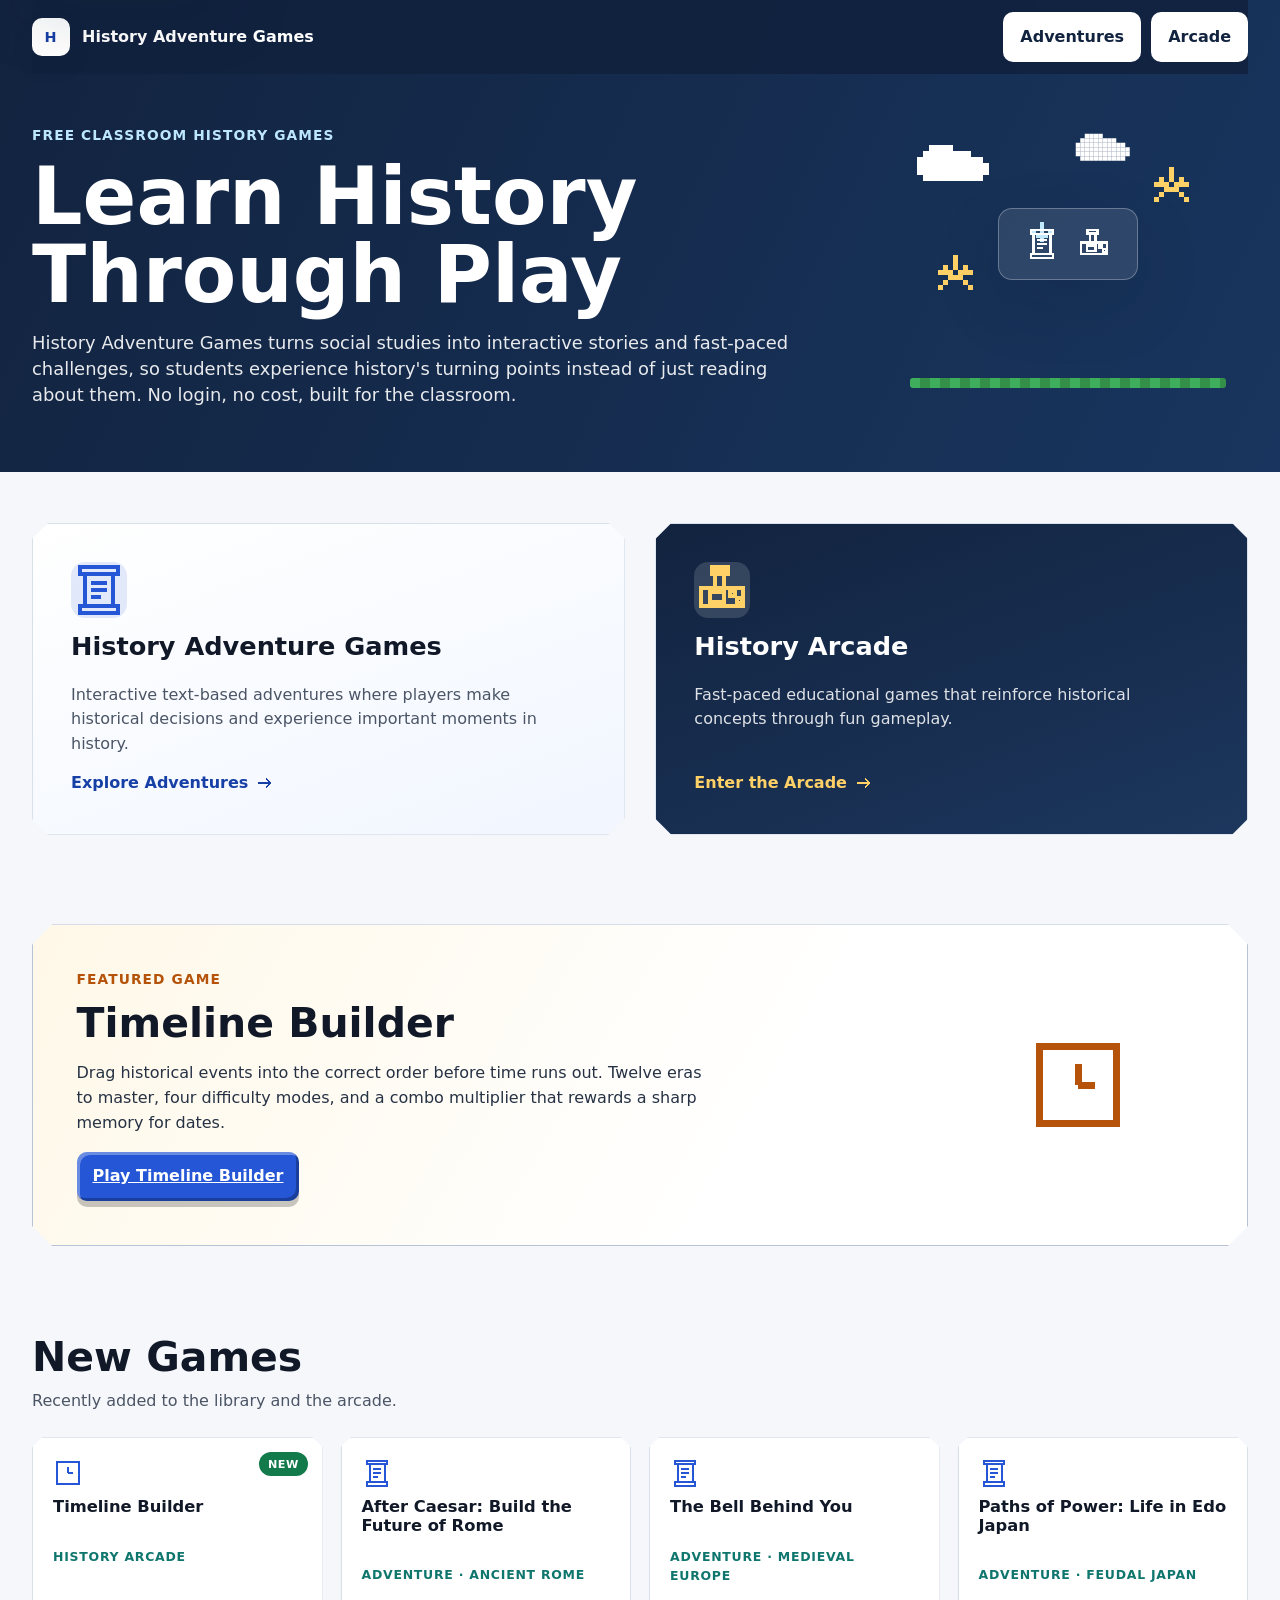
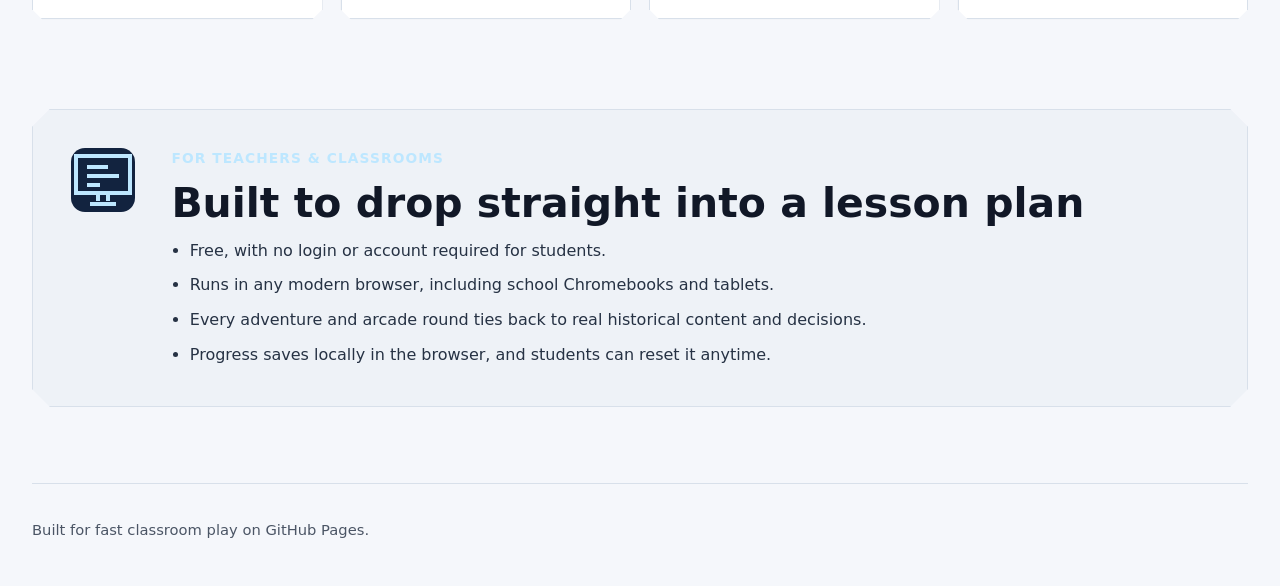
==== commit b96a7497: "Cache-bust the icon sprite fetch load-icon-sprite.js fetched /icon-sprite.html with cache: "force-ca" ====
--- a/index.html
+++ b/index.html
@@ -159,7 +159,7 @@
       <p>Built for fast classroom play on GitHub Pages.</p>
     </footer>
 
-    <script src="/scripts/load-icon-sprite.js"></script>
+    <script src="/scripts/load-icon-sprite.js?v=20260706-arcade-launch"></script>
     <script src="/home.js?v=20260706-arcade-launch"></script>
   </body>
 </html>
--- a/styles.css
+++ b/styles.css
@@ -117,6 +117,8 @@
   gap: 16px;
   min-height: 72px;
   padding: 12px 0;
+  background: rgba(18, 35, 63, 0.94);
+  backdrop-filter: blur(18px);
 }
 
 .nav-links {
@@ -132,8 +134,6 @@
   width: 100%;
   padding: 12px max(16px, calc((100vw - 1760px) / 2));
   border-bottom: 1px solid rgba(255, 255, 255, 0.14);
-  background: rgba(18, 35, 63, 0.94);
-  backdrop-filter: blur(18px);
 }
 
 body.is-playing #libraryButton {
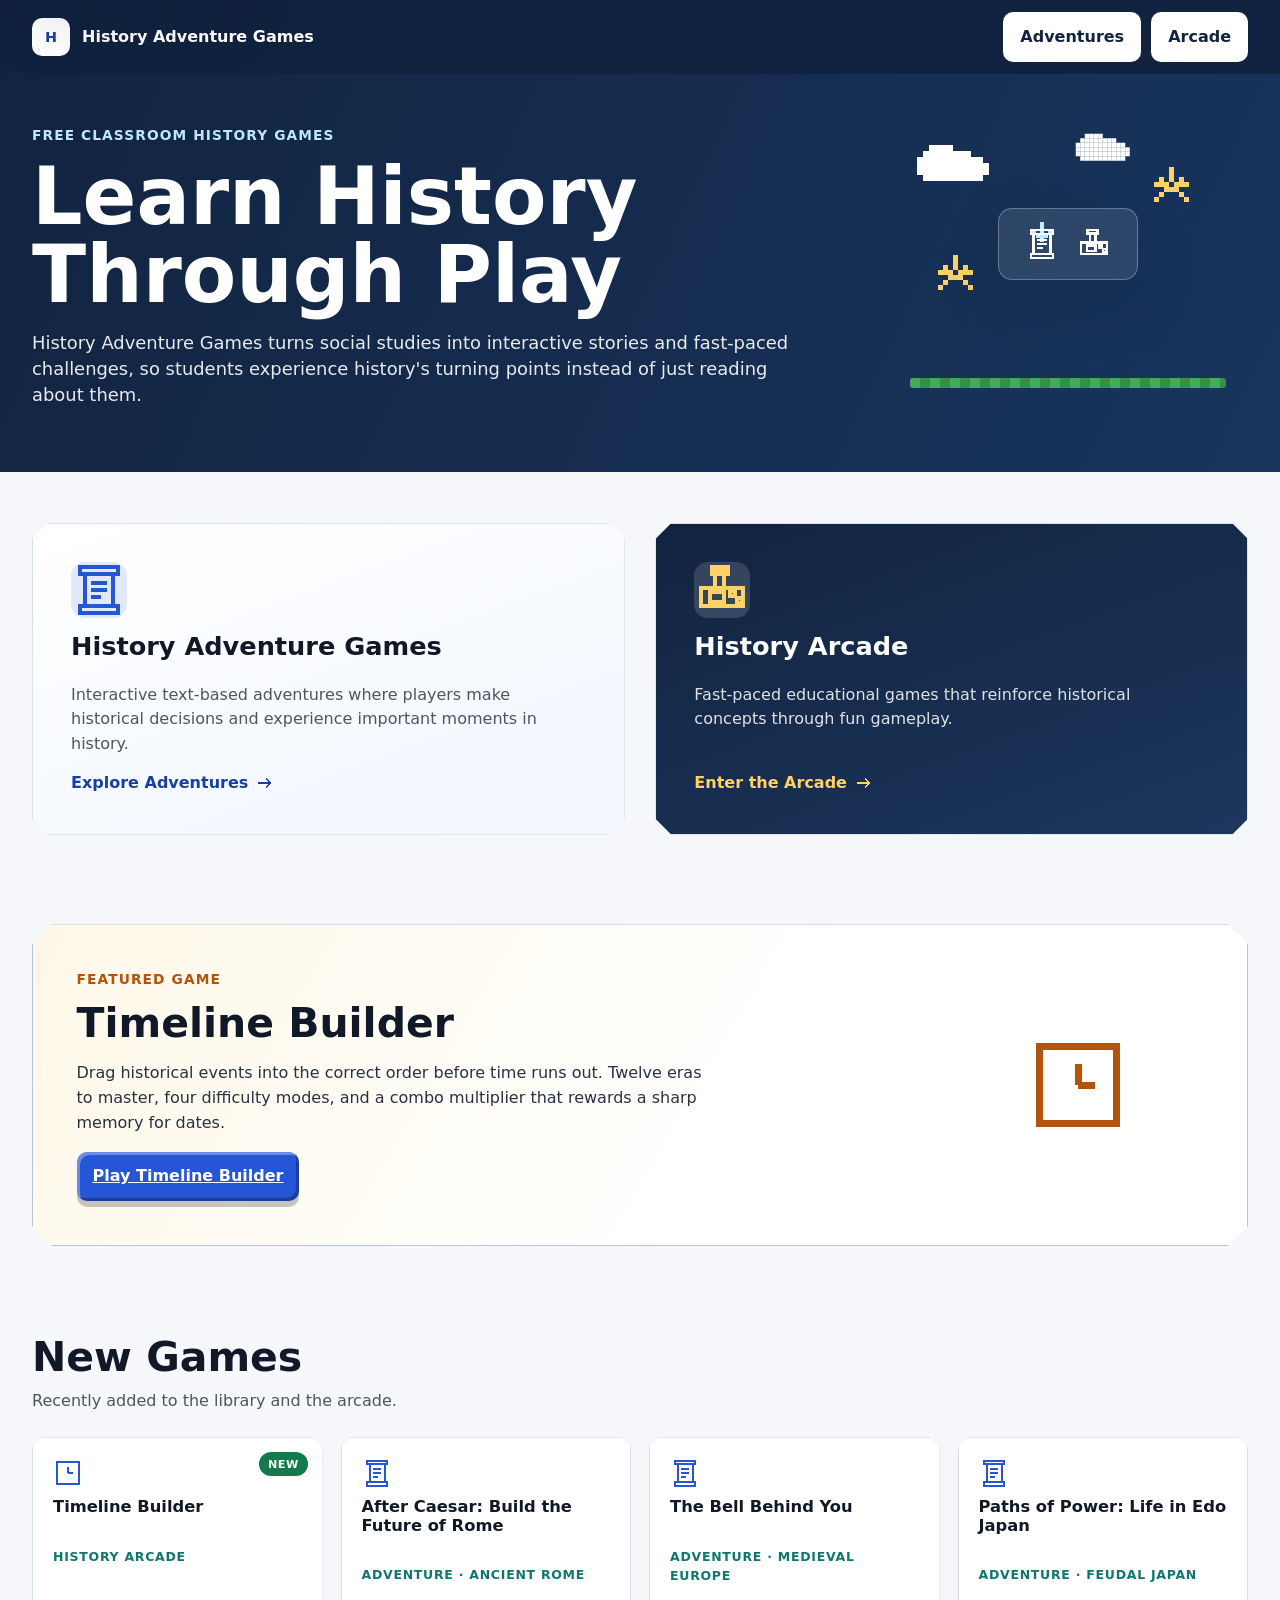
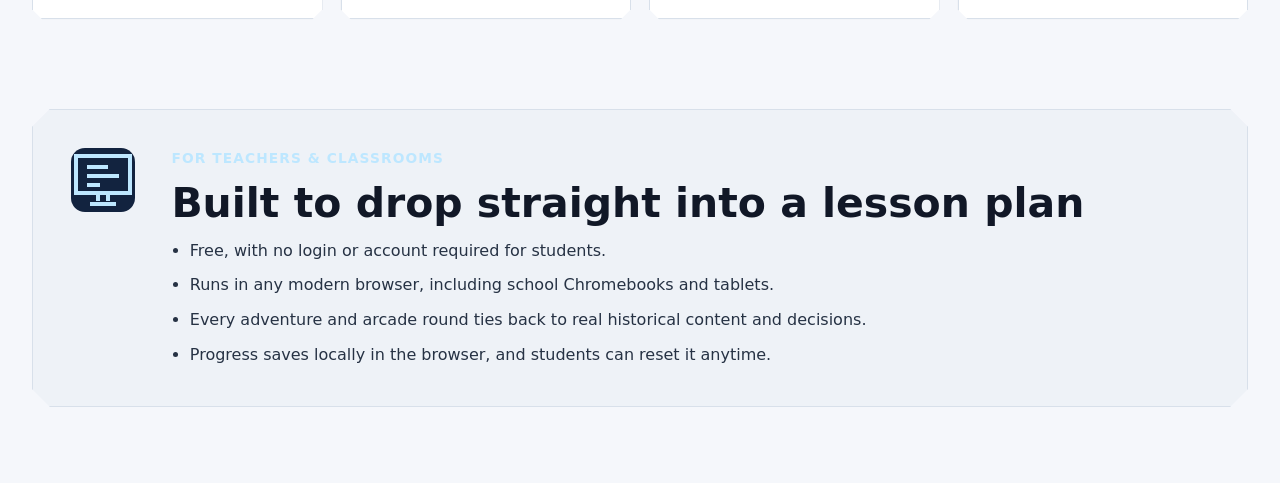
==== commit a0078618: "Remove tagline and footer text from the homepage Drop "No login, no cost, built for the classroom." " ====
--- a/index.html
+++ b/index.html
@@ -46,7 +46,6 @@
           <p class="subtitle">
             History Adventure Games turns social studies into interactive stories and fast-paced
             challenges, so students experience history's turning points instead of just reading about them.
-            No login, no cost, built for the classroom.
           </p>
         </div>
         <div class="home-hero-stage" aria-hidden="true">
@@ -155,10 +154,6 @@
       </section>
     </main>
 
-    <footer class="site-footer">
-      <p>Built for fast classroom play on GitHub Pages.</p>
-    </footer>
-
     <script src="/scripts/load-icon-sprite.js?v=20260706-arcade-launch"></script>
     <script src="/home.js?v=20260706-arcade-launch"></script>
   </body>
--- a/styles.css
+++ b/styles.css
@@ -112,19 +112,43 @@
   top: 0;
   z-index: 10;
   display: flex;
+  flex-wrap: wrap;
   align-items: center;
   justify-content: space-between;
-  gap: 16px;
+  gap: clamp(10px, 3vw, 16px);
   min-height: 72px;
   padding: 12px 0;
+}
+
+/* Full-bleed backdrop behind the sticky nav bar: .nav-bar itself is only
+   var(--content) wide (matching the rest of the page's centered content), so
+   its solid background needs this edge-to-edge pseudo-element rather than
+   living directly on .nav-bar, or it renders as a pill that stops short of
+   the viewport edges once the page scrolls. */
+.nav-bar::before {
+  content: "";
+  position: absolute;
+  top: 0;
+  bottom: 0;
+  left: 50%;
+  right: 50%;
+  margin-left: -50vw;
+  margin-right: -50vw;
+  z-index: -1;
   background: rgba(18, 35, 63, 0.94);
   backdrop-filter: blur(18px);
 }
 
 .nav-links {
   display: flex;
+  flex-wrap: wrap;
   align-items: center;
-  gap: 10px;
+  justify-content: flex-end;
+  gap: clamp(6px, 2vw, 10px);
+}
+
+.nav-links > * {
+  flex-shrink: 0;
 }
 
 body.is-playing .nav-bar {
@@ -888,7 +912,6 @@
   .primary-button,
   .secondary-button,
   .text-button,
-  .nav-action,
   .hero-link {
     width: 100%;
   }
